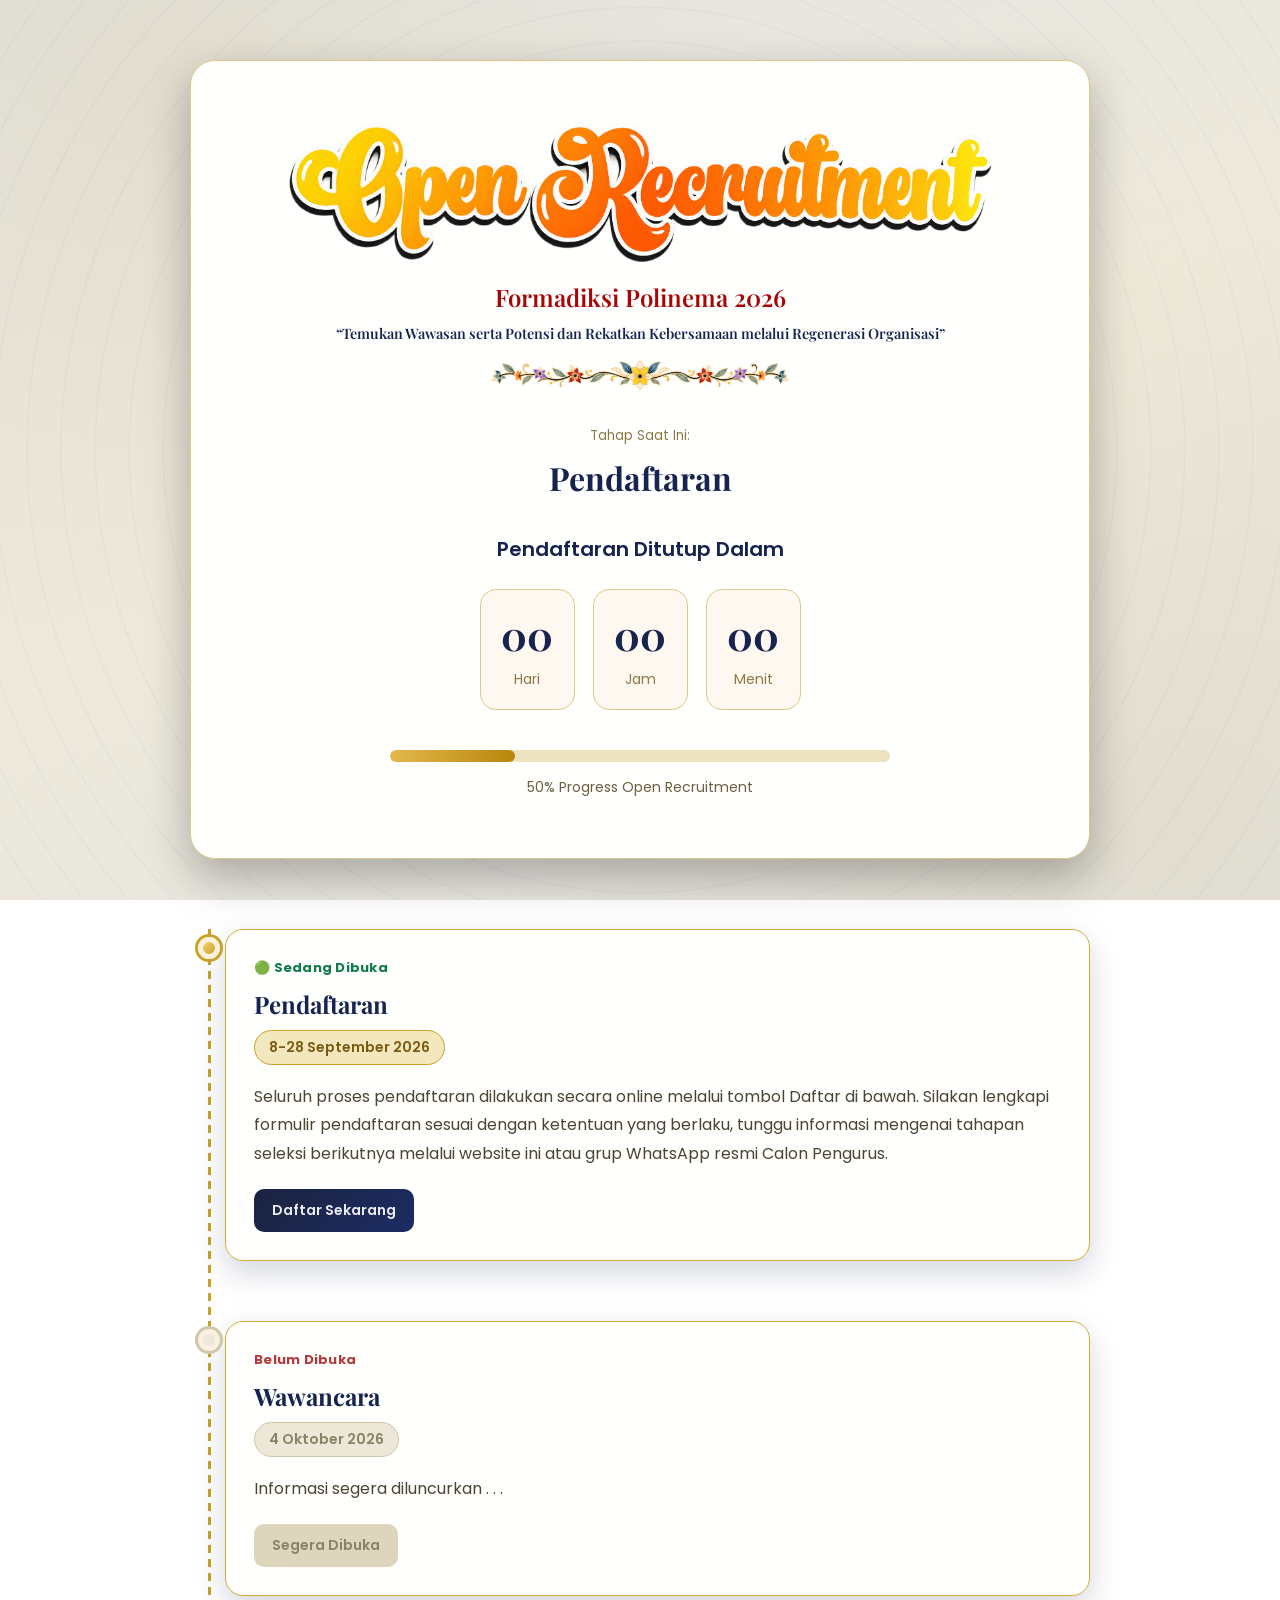
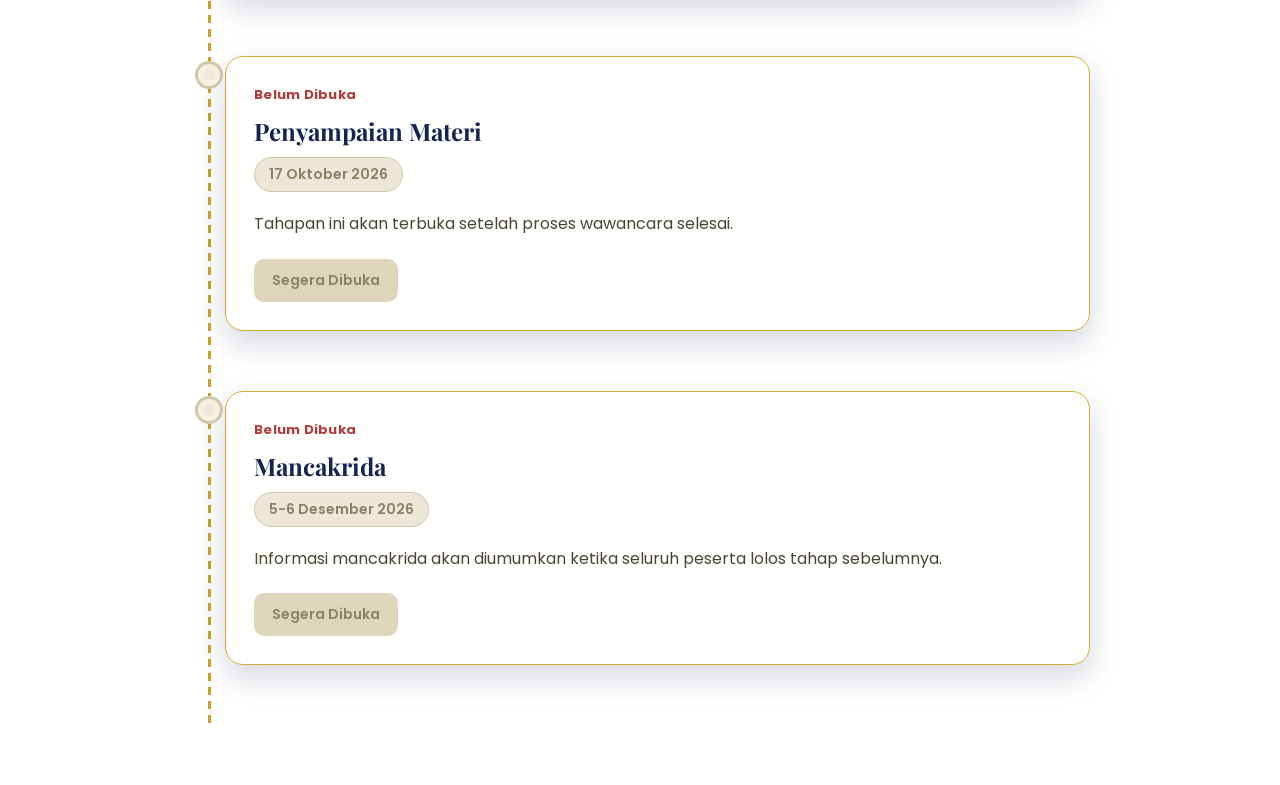
==== index.html @ 0bc767a1 "update tgL wawnacara" ====
<!DOCTYPE html>
<html lang="id">

<head>

    <meta charset="UTF-8">
    <meta name="viewport" content="width=device-width, initial-scale=1.0">

    <title>Timeline Open Recruitment</title>

    <link href="https://fonts.googleapis.com/css2?family=Poppins:wght@300;400;500;600;700&display=swap"
        rel="stylesheet">
    <link rel="stylesheet" href="style.css">

</head>

<body>

    <div class="container">

        <section class="hero">
            <!-- 
            <span class="badge">
                OPEN RECRUITMENT 2026
            </span> -->

            <!-- <h1 style="margin-bottom: 0px; font-size: 4rem;">
                Open Recruitment
            </h1> -->

            
            <h1 class="open-recruitment-logo">
                <img src="media/open-recruitment.png" alt="Open Recruitment">
            </h1>
            
            <div class="current-stage">
                <h2 style="font-size: 1.5rem; font-weight: 600; color: rgb(165, 6, 6);
                margin-bottom: 10px;">
                    Formadiksi Polinema 2026
                </h2>
                <h2 style="font-size: 0.9rem; font-weight: 600;">
                    “Temukan Wawasan serta Potensi dan Rekatkan Kebersamaan melalui Regenerasi Organisasi”
                </h2>
                
                <div class="floral-divider">
                    <img src="media/a_wide_horizontal_decorative_floral_divider_orname.png"
                        alt="Floral Divider">
                </div>

            </div>

            <!-- 
            <p class="hero-desc">
                Ikuti setiap tahapan Open Recruitment hingga resmi menjadi bagian
                dari keluarga besar Formadiksi Polinema.
            </p> -->

            <div class="current-stage">

                <small>Tahap Saat Ini:</small>

                <h2>Pendaftaran</h2>

            </div>

            <div class="countdown-title">
                Pendaftaran Ditutup Dalam
            </div>

            <div class="countdown">

                <div class="time-box">
                    <h2 id="days">00</h2>
                    <span>Hari</span>
                </div>

                <div class="time-box">
                    <h2 id="hours">00</h2>
                    <span>Jam</span>
                </div>

                <div class="time-box">
                    <h2 id="minutes">00</h2>
                    <span>Menit</span>
                </div>


            </div>

            <div class="progress-section">

                <div class="progress-bar">

                    <div class="progress-fill"></div>

                </div>

                <p>50% Progress Open Recruitment</p>

            </div>

        </section>

        <div class="timeline">

            <!-- Pendaftaran -->

            <div class="item">

                <div class="dot"></div>

                <div class="card">

                    <div class="status open">
                        🟢 Sedang Dibuka
                    </div>

                    <div class="title">
                        Pendaftaran
                    </div>

                    <div class="date">
                        8-28 September 2026
                    </div>

                    <div class="desc">
                        Seluruh proses pendaftaran dilakukan secara online melalui tombol Daftar di bawah.
                        Silakan lengkapi formulir pendaftaran sesuai dengan ketentuan yang berlaku,
                        tunggu informasi mengenai tahapan seleksi berikutnya melalui website ini
                        atau grup WhatsApp resmi Calon Pengurus.
                    </div>

                    <div class="buttons">

                        <a href="https://forms.gle/MNUoj7kEEmaRkBiU6" class="button">
                            Daftar Sekarang
                        </a>

                        <!-- <a href="#" class="button">
                            Buku Panduan
                        </a> -->

                    </div>

                </div>

            </div>

            <!-- wawancara -->

            <div class="item locked">

                <div class="dot"></div>

                <div class="card">

                    <div class="status closed">
                        Belum Dibuka
                    </div>

                    <div class="title">
                        Wawancara
                    </div>

                    <div class="date">
                        4 Oktober 2026
                    </div>
                    <div class="desc">
                        Informasi segera diluncurkan . . .
                    <!-- 

                        <div class="info-grid">

                            <div class="info-card">

                                <div class="info-title">
                                    Waktu
                                </div>

                                <div class="info-text">
                                    09.00 – 17.00 WIB
                                </div>

                            </div>

                            <div class="info-card">

                                <div class="info-title">
                                    Lokasi
                                </div>

                                <div class="info-text">
                                    Ruang Seminar Politeknik Negeri Malang
                                </div>

                            </div>

                        </div>

                        <div class="note-section">

                            <div class="note-title">
                                Catatan
                            </div>

                            <div class="note-text">
                                Pembagian kelompok akan diumumkan H+2 setelah seluruh proses wawancara selesai.
                            </div>

                        </div>
                    -->

                    </div> 

                    <div class="buttons">
                        
                        <a class="button lock">
                            Segera Dibuka
                        </a>
<!-- 
                        <a href="#" class="button lock">
                            Barang Bawaan
                        </a>

                        <a href="#" class="button lock">
                            Tata Tertib
                        </a>

                        <a href="/carikelompok.html" class="button lock">
                            Cari Kelompok
                        </a> -->


                    </div>

                </div>

            </div>
            <!-- 
            <div class="item">

                <div class="dot"></div>

                <div class="card">

                    <div class="status open">
                        🟢 Sedang Dibuka
                    </div>

                    <div class="title">
                        wawancara
                    </div>

                    <div class="date">
                        📅 26 September 2026
                    </div>

                    <div class="desc">

                        <div class="info-grid">

                            <div class="info-card">

                                <div class="info-title">
                                    Waktu
                                </div>

                                <div class="info-text">
                                    09.00 – 17.00 WIB
                                </div>

                            </div>

                            <div class="info-card">

                                <div class="info-title">
                                    Lokasi
                                </div>

                                <div class="info-text">
                                    Ruang Seminar Politeknik Negeri Malang
                                </div>

                            </div>

                        </div>

                        <div class="note-section">

                            <div class="note-title">
                                Catatan
                            </div>

                            <div class="note-text">
                                Pembagian kelompok akan diumumkan H+2 setelah seluruh proses wawancara selesai.
                            </div>
                        </div>
                    </div>
                <div class="buttons">

                    <a href="#" class="button">
                        Barang Bawaan
                    </a>

                    <a href="#" class="button">
                        Tata Tertib
                    </a>

                    <a href="#" class="button lock">
                        Penugasan
                    </a>

                    <a href="/carikelompok.html" class="button lock">
                        Cari Kelompok
                    </a>
                </div>
            </div>
            -->

            <!-- Materi -->

            <div class="item  locked">

                <div class="dot"></div>

                <div class="card">

                    <div class="status closed">
                        Belum Dibuka
                    </div>

                    <div class="title">
                        Penyampaian Materi
                    </div>

                    <div class="date">
                        17 Oktober 2026
                    </div>

                    <div class="desc">

                        Tahapan ini akan terbuka setelah proses wawancara selesai.

                    </div>

                    <div class="buttons">

                        <a class="button lock">
                            Segera Dibuka
                        </a>

                    </div>

                </div>

            </div>

            <!-- Mancakrida -->

            <div class="item locked">

                <div class="dot"></div>

                <div class="card">

                    <div class="status closed">
                        Belum Dibuka
                    </div>

                    <div class="title">
                        Mancakrida
                    </div>

                    <div class="date">
                        5-6 Desember 2026
                    </div>

                    <div class="desc">

                        Informasi mancakrida akan diumumkan ketika seluruh peserta lolos tahap sebelumnya.

                    </div>

                    <div class="buttons">

                        <a class="button lock">
                            Segera Dibuka
                        </a>

                    </div>

                </div>

            </div>

        </div>

    </div>

    <script src="script.js"></script>
</body>

</html>
---- style.css ----
@import url('https://fonts.googleapis.com/css2?family=Playfair+Display:ital,wght@0,600;0,700;1,500&family=Yellowtail&family=Great+Vibes&display=swap');

* {
    margin: 0;
    padding: 0;
    box-sizing: border-box;
    font-family: 'Poppins', sans-serif;
}

body {

    background:
        repeating-radial-gradient(circle at 50% 50%, rgba(22, 36, 79, .03) 0, rgba(22, 36, 79, .03) 1px, transparent 2px, transparent 34px),
        radial-gradient(circle at 12% 8%, rgba(201, 162, 39, .10), transparent 42%),
        radial-gradient(circle at 92% 92%, rgba(201, 162, 39, .10), transparent 45%),
        linear-gradient(160deg, #e3e3e3 0%, #eee9da 50%, #e3e3e3 100%);
    background-attachment: fixed;
    padding: 60px 20px;
    color: #2b2210;
    position: relative;

}

body::before,
body::after {

    content: "";
    position: fixed;
    bottom: -10px;
    width: 190px;
    height: 190px;
    background: url('assets/batik-flower.svg') no-repeat center / contain;
    opacity: .55;
    pointer-events: none;
    z-index: 0;

}

body::before {

    left: -35px;
    transform: rotate(6deg);

}

body::after {

    right: -35px;
    transform: scaleX(-1) rotate(6deg);

}

.container {

    max-width: 900px;
    margin: auto;
    position: relative;
    z-index: 1;

}

h1 {

    font-family: 'Playfair Display', serif;
    font-weight: 700;
    font-size: 42px;
    margin-bottom: 10px;
    color: #16244f;

}

.subtitle {

    color: #666;
    margin-bottom: 60px;

}

.timeline {

    position: relative;
    padding-left: 35px;

}

.timeline::before {

    content: "";
    position: absolute;
    left: 18px;
    top: 0;
    width: 3px;
    height: 100%;
    background: repeating-linear-gradient(180deg, #C9A227 0, #C9A227 8px, transparent 8px, transparent 14px);

}

.item {

    position: relative;
    padding-bottom: 60px;

}

.dot {

    position: absolute;
    left: -27px;
    top: 8px;

    width: 22px;
    height: 22px;

    border-radius: 50%;
    background: linear-gradient(135deg, #F1D375 0%, #C9A227 100%);

    border: 5px solid #F7F1DE;

    box-shadow: 0 0 0 3px #C9A227;

}

.locked .dot {

    background: #ece9dc;
    box-shadow: 0 0 0 3px #cfc7ac;

}

.card {

    background: #fffffe;

    padding: 28px;

    border-radius: 18px;

    border: 1px solid #d2ad36;

    box-shadow: 0 12px 30px rgba(22, 36, 79, .18);

    transition: .3s;

}

.card:hover {

    transform: translateY(-4px);
    box-shadow: 0 16px 36px rgba(22, 36, 79, .24);

}

.title {

    font-family: 'Playfair Display', serif;
    font-size: 24px;
    font-weight: 700;

    margin-bottom: 10px;

    color: #16244f;

}

.date {

    display: inline-block;

    padding: 6px 14px;

    background: #F3E7BE;

    border: 1px solid #C9A227;

    border-radius: 50px;

    color: #7A5B12;

    font-size: 14px;
    font-weight: 600;

    margin-bottom: 18px;

}

.locked .date {

    background: #ece7d6;
    border-color: #cfc7ac;
    color: #8a8266;

}

.desc {

    line-height: 1.8;
    color: #4a4433;

    margin-bottom: 20px;

}

.buttons {

    display: flex;
    gap: 12px;
    flex-wrap: wrap;

}

.button {

    padding: 11px 18px;

    background: linear-gradient(135deg, #1b2340 0%, #1c2c63 100%);

    color: #ebecf1;
    font-weight: 600;

    text-decoration: none;

    border-radius: 10px;

    transition: .3s;

    font-size: 14px;

}

.button:hover {

    background: linear-gradient(135deg, #F1CB60 0%, #C9950F 100%);

}

.lock {

    background: #ddd6bd;
    color: #8a8266;
    pointer-events: none;

}

.status {

    font-size: 13px;
    font-weight: 700;
    letter-spacing: .02em;
    margin-bottom: 10px;

}

.open {

    color: #0E7C4A;

}

.closed {

    color: #B23A3A;

}

@media(max-width:700px) {

    body {

        padding: 30px 15px;

    }

    h1 {

        font-size: 30px;

    }

    .card {

        padding: 22px;

    }

}

/*================ HERO ================*/

.hero {

    background: #fffffe;

    padding: 60px;

    border-radius: 25px;

    margin-bottom: 70px;

    border: 1px solid #DCC98A;

    box-shadow: 0 18px 45px rgba(0, 0, 0, .28);

    text-align: center;

    position: relative;

}

.hero::before,
.hero::after {

    content: "";
    position: absolute;
    top: -18px;
    width: 110px;
    height: 110px;
    background: url('assets/batik-flower.svg') no-repeat center / contain;
    opacity: .9;

}

.hero::before {

    left: -18px;

}

.hero::after {

    right: -18px;
    transform: scaleX(-1);

}

.badge {

    display: inline-block;

    padding: 9px 22px;

    border-radius: 100px;

    background: linear-gradient(135deg, #E3B94C 0%, #B8860B 100%);

    color: #1b2340;

    font-weight: 700;

    letter-spacing: .06em;

    margin-bottom: 25px;

}

.hero h1 {

    font-family: 'Yellowtail', 'Great Vibes', cursive;
    font-weight: 400;
    font-size: 64px;
    line-height: 1.25;

    margin-bottom: 18px;

    background: linear-gradient(135deg, #F1D375 0%, #E3B94C 35%, #C9750B 75%, #B8860B 100%);
    -webkit-background-clip: text;
    background-clip: text;
    -webkit-text-fill-color: transparent;
    color: #B8860B;
    text-shadow: 0 2px 0 rgba(255,255,255,.35);

}

.hero-desc {

    max-width: 650px;

    margin: auto;

    line-height: 1.8;

    color: #6b5f3f;

    margin-bottom: 40px;

}

.current-stage {

    margin-bottom: 35px;

}

.current-stage small {

    display: block;

    color: #8a7a45;

    margin-bottom: 10px;

}

.current-stage h2 {

    font-family: 'Playfair Display', serif;
    font-size: 32px;
    color: #16244f;

}

.countdown-title {

    font-weight: 600;

    margin-bottom: 25px;

    font-size: 20px;

    color: #16244f;

}

.countdown {

    display: flex;

    justify-content: center;

    gap: 18px;

    flex-wrap: wrap;

    margin-bottom: 40px;

}

.time-box {

    width: 95px;

    padding: 18px;

    background: #fff8f1;

    border: 1px solid #DCC98A;

    border-radius: 16px;

}

.time-box h2 {

    font-family: 'Playfair Display', serif;
    font-size: 40px;

    color: #16244f;

    margin-bottom: 5px;

}

.time-box span {

    font-size: 14px;

    color: #8a7a45;

}

.progress-section {

    max-width: 500px;

    margin: auto;

}

.progress-bar {

    height: 12px;

    background: #ece2c0;

    border-radius: 100px;

    overflow: hidden;

    margin-bottom: 15px;

}

.progress-fill {

    height: 100%;

    width: 25%;

    background: linear-gradient(90deg, #E3B94C 0%, #B8860B 100%);

    border-radius: 100px;

    animation: load 1s ease;

}

@keyframes load {

    from {

        width: 0;

    }

    to {

        width: 25%;

    }

}

.progress-section p {

    font-size: 14px;

    color: #6b5f3f;

}

@media(max-width:700px) {

    .hero {

        padding: 35px 25px;

    }

    .hero h1 {

        font-size: 40px;

    }

    .time-box {

        width: 75px;

        padding: 15px;

    }

    .time-box h2 {

        font-size: 28px;

    }

}

/*================ SEARCH =================*/

.search-section {

    margin-top: 0px;

}

.search-box {

    display: flex;
    gap: 15px;
    margin-top: 25px;
    flex-wrap: wrap;

}

.search-box input {

    flex: 1;
    padding: 15px 18px;
    border: 2px solid #DCC98A;
    border-radius: 12px;
    font-size: 15px;
    outline: none;
    transition: .3s;
    background: #FBF6E7;

}

.search-box input:focus {

    border-color: #C9A227;

}

.search-box button {

    padding: 15px 28px;
    border: none;
    border-radius: 12px;
    background: linear-gradient(135deg, #E3B94C 0%, #B8860B 100%);
    color: #1b2340;
    font-weight: 600;
    font-size: 15px;
    cursor: pointer;
    transition: .3s;

}

.search-box button:hover {

    background: linear-gradient(135deg, #F1CB60 0%, #C9950F 100%
    
    );

}

.result-card {

    margin-top: 35px;

    background: #fffffe;

    padding: 30px;

    border-radius: 18px;

    border: 1px solid #DCC98A;

    box-shadow: 0 12px 30px rgba(22, 36, 79, .18);

    animation: fade .4s;

}

.result-grid{

margin:28px 0;

}

.result-item{

padding:14px 0;

border-bottom:1px solid #E6DBB3;

}

.result-item:last-child{

border-bottom:none;

padding-bottom:0;

}

.result-label{

font-size:13px;

font-weight:500;

color:#8a7a45;

margin-bottom:6px;

}

.result-value{

font-size:18px;

font-weight:600;

color:#16244f;

}

.result-grid span:first-child {

    font-weight: 600;
    color: #6b5f3f;

}

.result-buttons {

    display: flex;
    gap: 12px;
    flex-wrap: wrap;

}

.not-found {

    margin-top: 30px;

    padding: 25px;

    background: #F6DCDC;

    color: #8A2E2E;

    border-radius: 18px;

    animation: fade .4s;

}

@keyframes fade {

    from {

        opacity: 0;
        transform: translateY(15px);

    }

    to {

        opacity: 1;
        transform: translateY(0);

    }

}

@media(max-width:700px) {

    .result-grid {

        grid-template-columns: 1fr;

        /* gap: 8px; */

    }

    .search-box {

        flex-direction: column;

    }

    .search-box button {

        width: 100%;

    }

}

/*================ INFO GRID ================*/

.info-grid {

    display: grid;

    grid-template-columns: repeat(2, 1fr);

    gap: 16px;

    /* margin: 25px 0 30px; */

}

.info-card {

    background: #F3E7BE;

    border: 1px solid #DCC98A;

    border-radius: 16px;

    padding: 18px;

    transition: .3s;

}

.info-card:hover {

    transform: translateY(-3px);

    box-shadow: 0 8px 20px rgba(0, 0, 0, .10);

}

.info-icon {

    font-size: 22px;

    margin-bottom: 12px;

}

.info-title {

    font-size: 14px;

    font-weight: 600;

    color: #8a7a45;

    margin-bottom: 8px;

}

.info-text {

    font-size: 15px;

    line-height: 1.7;

    color: #2b2210;

}

@media(max-width:700px) {

    .info-grid {

        grid-template-columns: 1fr;

    }

}

/*================ NOTE =================*/

.note-section {

    margin-top: 10px;

    padding-top: 10px;

    border-top: 1px solid #E6DBB3;

}

.note-title {

    font-size: 15px;

    font-weight: 600;

    color: #16244f;

    margin-bottom: 10px;

}

.note-text {

    font-size: 15px;

    line-height: 1.8;

    color: #6b5f3f;

}





        :root {--gold: #c89422;
            --gold-light: #e8c86b;
        }
        .gold-divider {
            display: flex;
            align-items: center;
            gap: 12px;
            margin: 22px auto;
            max-width: 700px;
            color: var(--gold);
        }

        .gold-divider::before,
        .gold-divider::after {
            content: "";
            height: 2px;
            flex: 1;
            background: linear-gradient(90deg, transparent, var(--gold));
        }

        .gold-divider::after {
            background: linear-gradient(90deg, var(--gold), transparent);
        }

        .gold-divider span {
            font-size: 17px;
        }

.open-recruitment-logo {
                margin: 0 0 0.5rem;
                padding: 0;
                line-height: 0;
                display: flex;
                justify-content: center;
                align-items: center;
                width: 100%;
            }

            .open-recruitment-logo img {
                display: block;
                width: min(92%, 900px);
                height: auto;
                max-width: 100%;
                margin: 0 auto;
                object-fit: contain;
            }

            @media (max-width: 768px) {
                .open-recruitment-logo img {
                    width: 96%;
                }
            }

            @media (max-width: 480px) {
                .open-recruitment-logo img {
                    width: 100%;
                }
            }

/* ================================
   FLORAL DIVIDER
   ================================ */

.floral-divider {
    width: 100%;
    display: flex;
    justify-content: center;
    align-items: center;
    margin: 15px auto 20px;
    padding: 0;
}

.floral-divider img {
    display: block;
    width: 100%;
    max-width: 300px;
    height: auto;
    object-fit: contain;
}

/* Tablet */
@media (max-width: 768px) {
    .floral-divider {
        margin: 12px auto 18px;
    }

    .floral-divider img {
        width: 95%;
    }
}

/* HP */
@media (max-width: 480px) {
    .floral-divider {
        margin: 10px auto 15px;
    }

    .floral-divider img {
        width: 100%;
    }
}
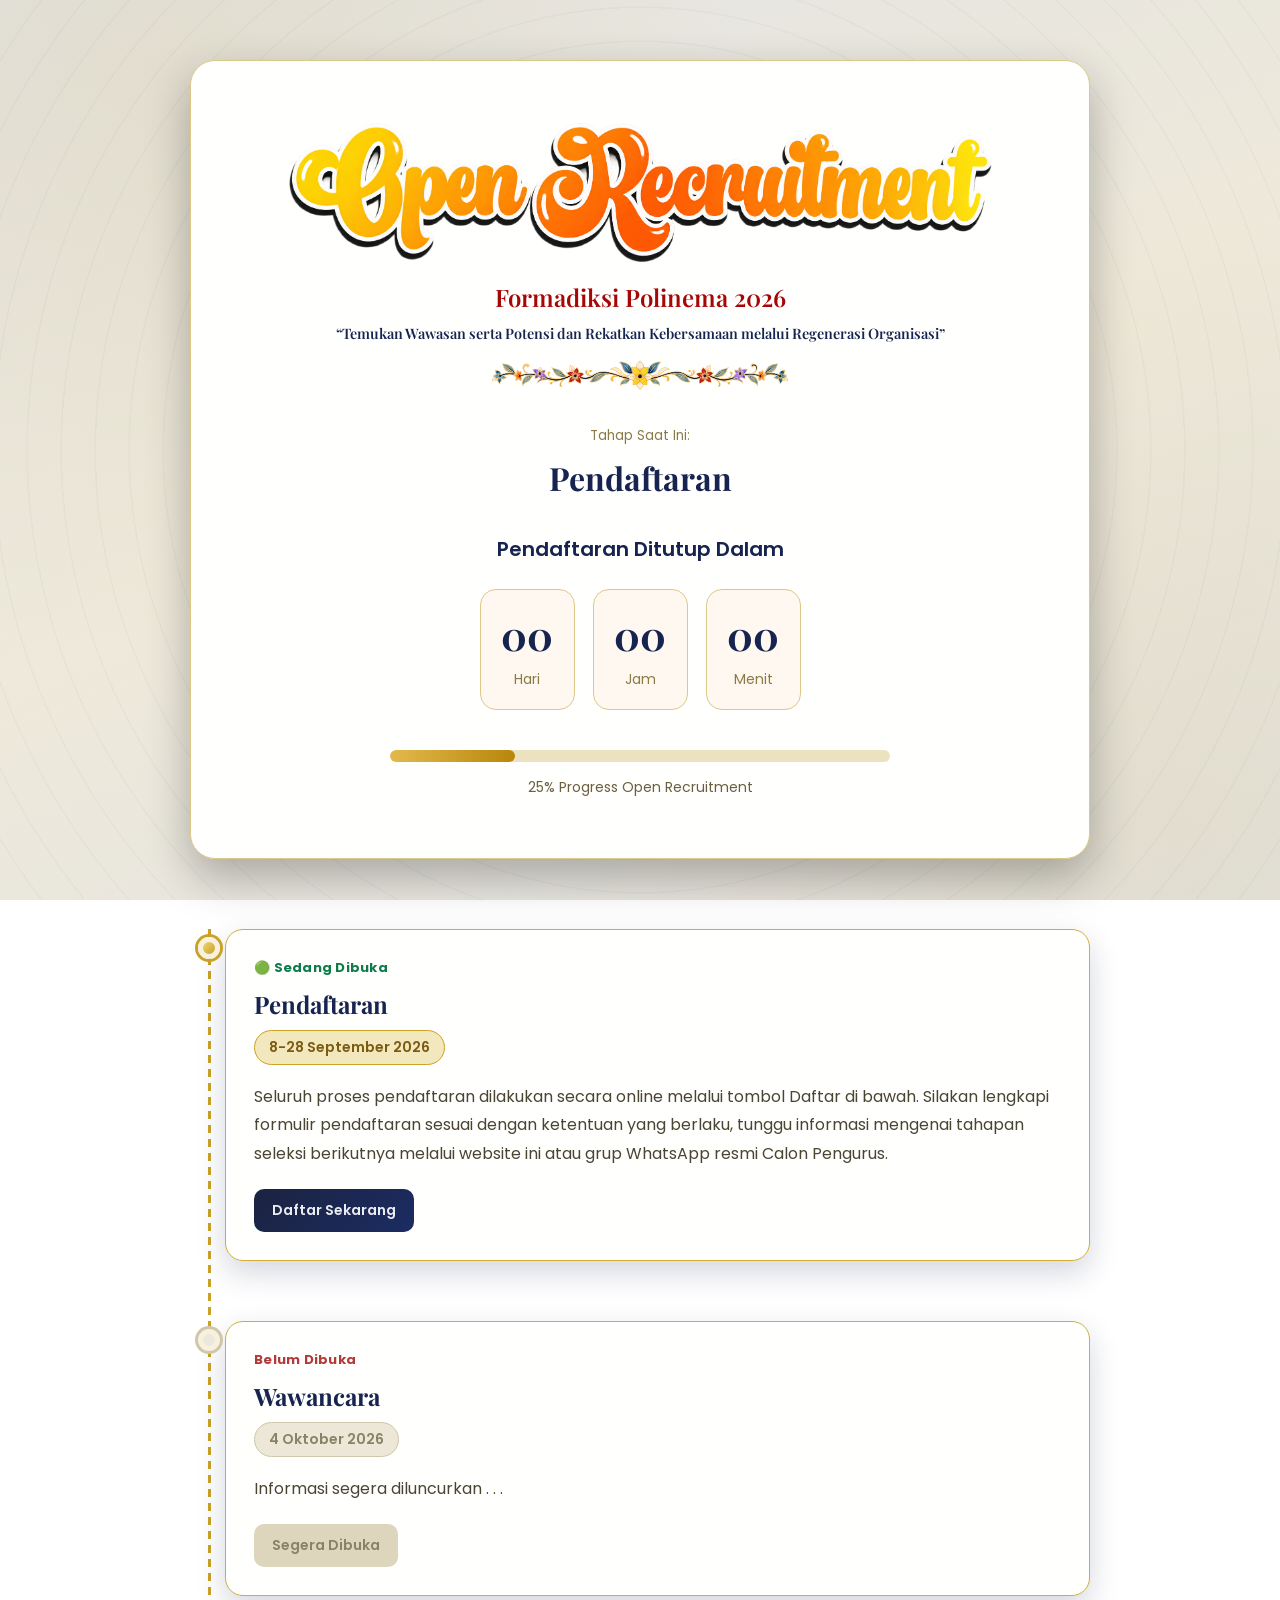
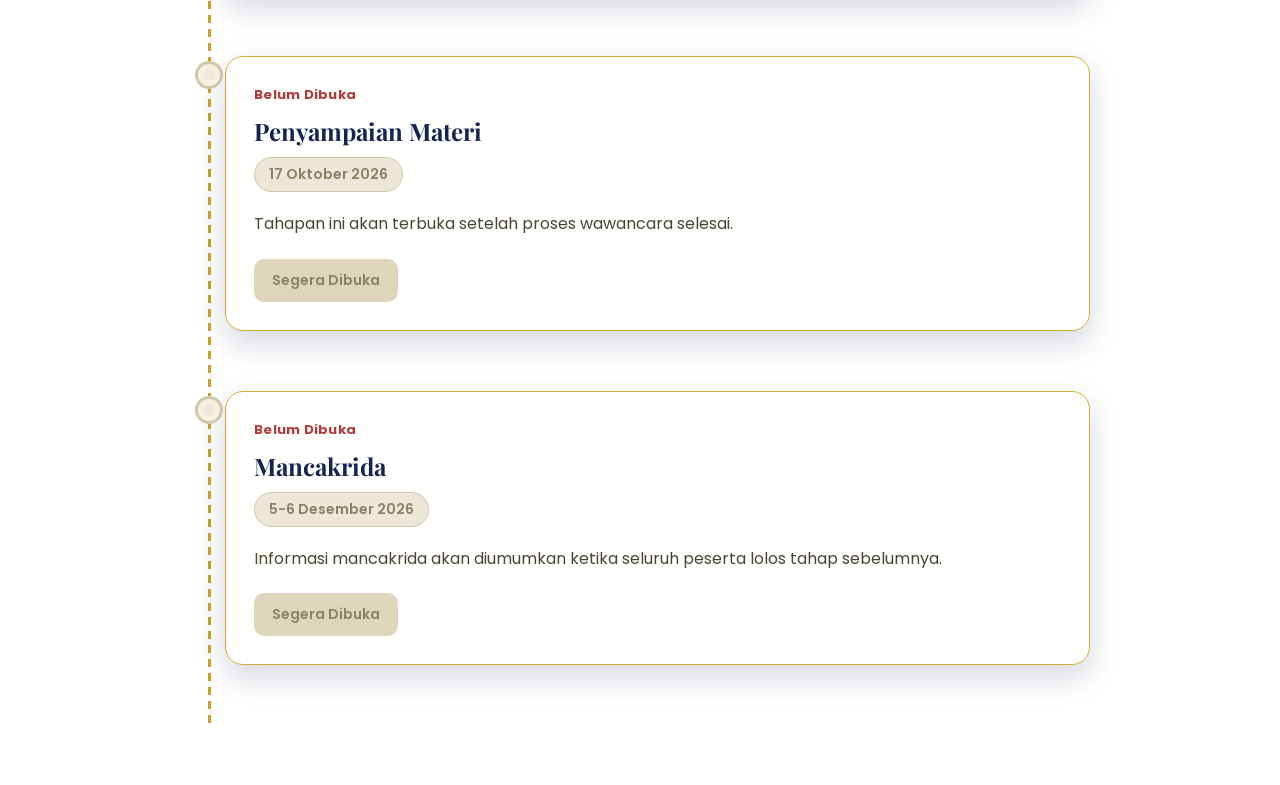
==== commit 65810b60: "25" ====
--- a/index.html
+++ b/index.html
@@ -95,7 +95,7 @@
 
                 </div>
 
-                <p>50% Progress Open Recruitment</p>
+                <p>25% Progress Open Recruitment</p>
 
             </div>
 
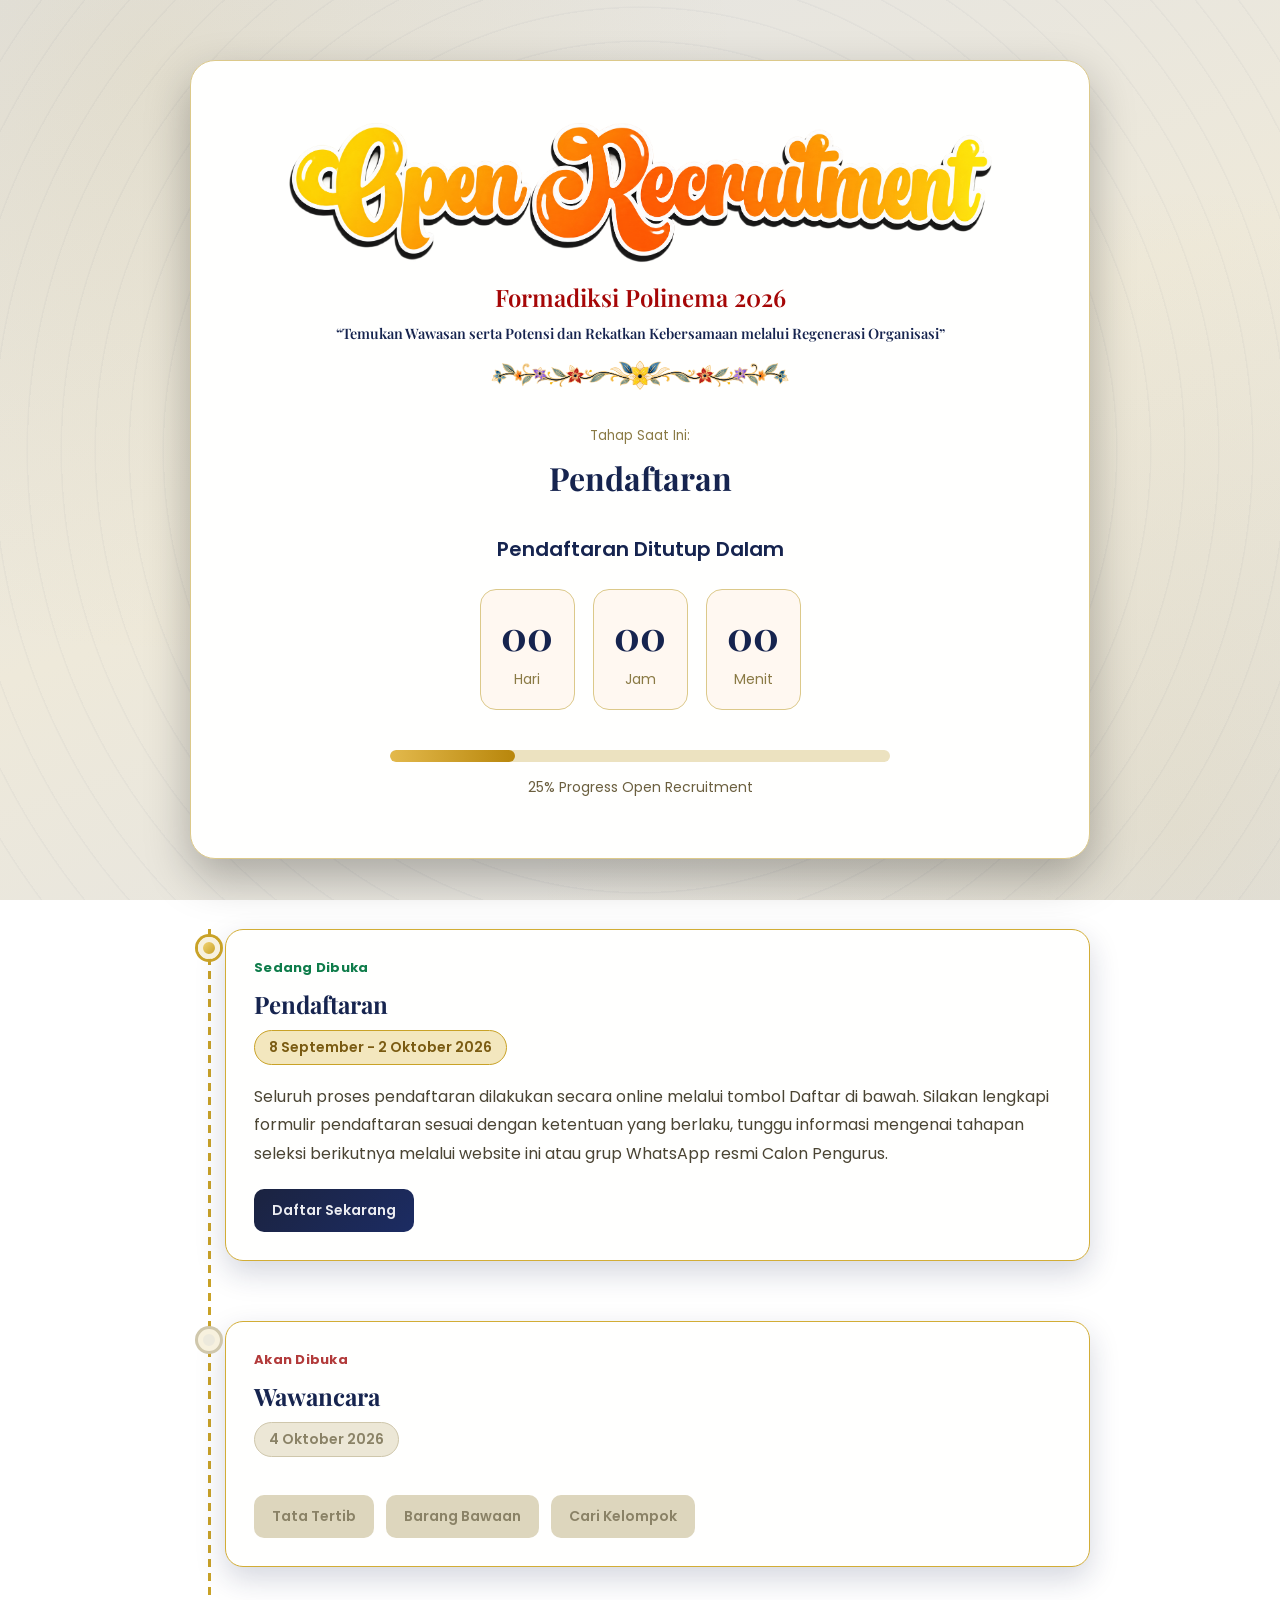
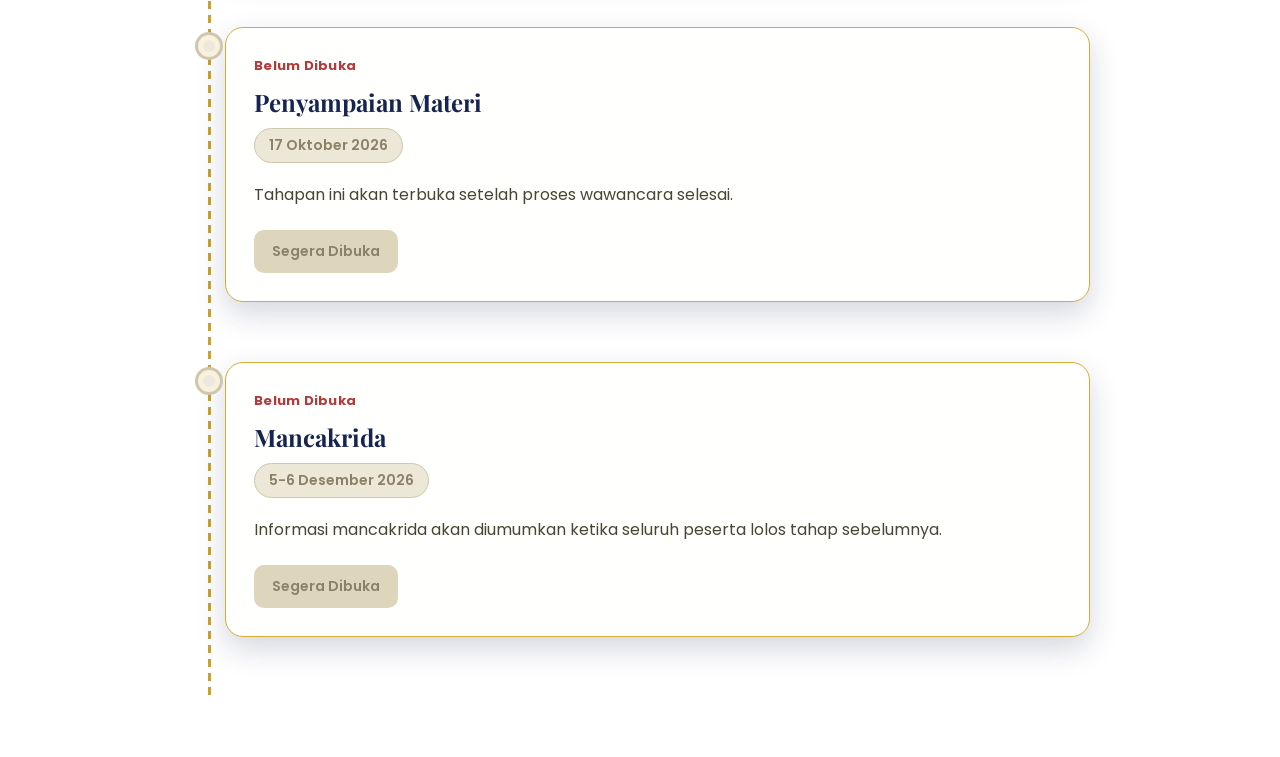
==== commit c377733b: "apa" ====
--- a/index.html
+++ b/index.html
@@ -112,7 +112,7 @@
                 <div class="card">
 
                     <div class="status open">
-                        🟢 Sedang Dibuka
+                        Sedang Dibuka
                     </div>
 
                     <div class="title">
@@ -120,7 +120,7 @@
                     </div>
 
                     <div class="date">
-                        8-28 September 2026
+                        8 September - 2 Oktober 2026
                     </div>
 
                     <div class="desc">
@@ -155,7 +155,7 @@
                 <div class="card">
 
                     <div class="status closed">
-                        Belum Dibuka
+                        Akan Dibuka
                     </div>
 
                     <div class="title">
@@ -166,9 +166,9 @@
                         4 Oktober 2026
                     </div>
                     <div class="desc">
-                        Informasi segera diluncurkan . . .
-                    <!-- 
-
+                        <!-- Informasi segera diluncurkan . . . -->
+                    
+<!-- 
                         <div class="info-grid">
 
                             <div class="info-card">
@@ -178,7 +178,7 @@
                                 </div>
 
                                 <div class="info-text">
-                                    09.00 – 17.00 WIB
+                                    09.00 – 13.20 WIB
                                 </div>
 
                             </div>
@@ -186,11 +186,11 @@
                             <div class="info-card">
 
                                 <div class="info-title">
-                                    Lokasi
+                                    Titik Kumpul
                                 </div>
 
                                 <div class="info-text">
-                                    Ruang Seminar Politeknik Negeri Malang
+                                    Gedung AX Lantai 2 Politeknik Negeri Malang
                                 </div>
 
                             </div>
@@ -207,28 +207,31 @@
                                 Pembagian kelompok akan diumumkan H+2 setelah seluruh proses wawancara selesai.
                             </div>
 
-                        </div>
-                    -->
+                        </div> -->
+                    
 
                     </div> 
 
                     <div class="buttons">
                         
-                        <a class="button lock">
+                        <!-- <a class="button lock">
                             Segera Dibuka
-                        </a>
+                        </a> -->
+
+                        <a href="wawancara/tatib.html" class="button lock">
+                            Tata Tertib
+                        </a>
+                        <a href="wawancara/barangbawaan.html" class="button lock">
+                            Barang Bawaan
+                        </a>
+
 <!-- 
-                        <a href="#" class="button lock">
-                            Barang Bawaan
-                        </a>
-
-                        <a href="#" class="button lock">
-                            Tata Tertib
-                        </a>
-
-                        <a href="/carikelompok.html" class="button lock">
+                        <a href="wawancara/tugas.html" class="button lock">
+                            Penugasan
+                        </a> -->
+                        <a href="wawancara/carikelompok.html" class="button lock">
                             Cari Kelompok
-                        </a> -->
+                        </a>
 
 
                     </div>
--- a/style.css
+++ b/style.css
@@ -1,4 +1,8 @@
 @import url('https://fonts.googleapis.com/css2?family=Playfair+Display:ital,wght@0,600;0,700;1,500&family=Yellowtail&family=Great+Vibes&display=swap');
+
+/* ================================================================
+   RESET
+   ================================================================ */
 
 * {
     margin: 0;
@@ -7,8 +11,11 @@
     font-family: 'Poppins', sans-serif;
 }
 
+/* ================================================================
+   BODY & BACKGROUND
+   ================================================================ */
+
 body {
-
     background:
         repeating-radial-gradient(circle at 50% 50%, rgba(22, 36, 79, .03) 0, rgba(22, 36, 79, .03) 1px, transparent 2px, transparent 34px),
         radial-gradient(circle at 12% 8%, rgba(201, 162, 39, .10), transparent 42%),
@@ -18,12 +25,10 @@
     padding: 60px 20px;
     color: #2b2210;
     position: relative;
-
 }
 
 body::before,
 body::after {
-
     content: "";
     position: fixed;
     bottom: -10px;
@@ -33,58 +38,288 @@
     opacity: .55;
     pointer-events: none;
     z-index: 0;
-
 }
 
 body::before {
-
     left: -35px;
     transform: rotate(6deg);
-
 }
 
 body::after {
-
     right: -35px;
     transform: scaleX(-1) rotate(6deg);
-
 }
 
 .container {
-
     max-width: 900px;
     margin: auto;
     position: relative;
     z-index: 1;
-
 }
 
 h1 {
-
     font-family: 'Playfair Display', serif;
     font-weight: 700;
     font-size: 42px;
     margin-bottom: 10px;
     color: #16244f;
-
-}
-
-.subtitle {
-
-    color: #666;
-    margin-bottom: 60px;
-
-}
+}
+
+@media(max-width:700px) {
+    body {
+        padding: 30px 15px;
+    }
+
+    h1 {
+        font-size: 30px;
+    }
+
+    .card {
+        padding: 22px;
+    }
+}
+
+/* ================================================================
+   HERO
+   ================================================================ */
+
+.hero {
+    background: #fffffe;
+    padding: 60px;
+    border-radius: 25px;
+    margin-bottom: 70px;
+    border: 1px solid #DCC98A;
+    box-shadow: 0 18px 45px rgba(0, 0, 0, .28);
+    text-align: center;
+    position: relative;
+}
+
+.hero::before,
+.hero::after {
+    content: "";
+    position: absolute;
+    top: -18px;
+    width: 110px;
+    height: 110px;
+    background: url('assets/batik-flower.svg') no-repeat center / contain;
+    opacity: .9;
+}
+
+.hero::before {
+    left: -18px;
+}
+
+.hero::after {
+    right: -18px;
+    transform: scaleX(-1);
+}
+
+.hero h1 {
+    font-family: 'Yellowtail', 'Great Vibes', cursive;
+    font-weight: 400;
+    font-size: 64px;
+    line-height: 1.25;
+    margin-bottom: 18px;
+    background: linear-gradient(135deg, #F1D375 0%, #E3B94C 35%, #C9750B 75%, #B8860B 100%);
+    -webkit-background-clip: text;
+    background-clip: text;
+    -webkit-text-fill-color: transparent;
+    color: #B8860B;
+    text-shadow: 0 2px 0 rgba(255, 255, 255, .35);
+}
+
+.current-stage {
+    margin-bottom: 35px;
+}
+
+.current-stage small {
+    display: block;
+    color: #8a7a45;
+    margin-bottom: 10px;
+}
+
+.current-stage h2 {
+    font-family: 'Playfair Display', serif;
+    font-size: 32px;
+    color: #16244f;
+}
+
+.countdown-title {
+    font-weight: 600;
+    margin-bottom: 25px;
+    font-size: 20px;
+    color: #16244f;
+}
+
+.countdown {
+    display: flex;
+    justify-content: center;
+    gap: 18px;
+    flex-wrap: wrap;
+    margin-bottom: 40px;
+}
+
+.time-box {
+    width: 95px;
+    padding: 18px;
+    background: #fff8f1;
+    border: 1px solid #DCC98A;
+    border-radius: 16px;
+}
+
+.time-box h2 {
+    font-family: 'Playfair Display', serif;
+    font-size: 40px;
+    color: #16244f;
+    margin-bottom: 5px;
+}
+
+.time-box span {
+    font-size: 14px;
+    color: #8a7a45;
+}
+
+.progress-section {
+    max-width: 500px;
+    margin: auto;
+}
+
+.progress-bar {
+    height: 12px;
+    background: #ece2c0;
+    border-radius: 100px;
+    overflow: hidden;
+    margin-bottom: 15px;
+}
+
+.progress-fill {
+    height: 100%;
+    width: 25%;
+    background: linear-gradient(90deg, #E3B94C 0%, #B8860B 100%);
+    border-radius: 100px;
+    animation: load 1s ease;
+}
+
+@keyframes load {
+    from {
+        width: 0;
+    }
+
+    to {
+        width: 25%;
+    }
+}
+
+.progress-section p {
+    font-size: 14px;
+    color: #6b5f3f;
+}
+
+@media(max-width:700px) {
+    .hero {
+        padding: 35px 25px;
+    }
+
+    .hero h1 {
+        font-size: 40px;
+    }
+
+    .time-box {
+        width: 75px;
+        padding: 15px;
+    }
+
+    .time-box h2 {
+        font-size: 28px;
+    }
+}
+
+/* ================================================================
+   LOGO OPEN RECRUITMENT
+   ================================================================ */
+
+.open-recruitment-logo {
+    margin: 0 0 0.5rem;
+    padding: 0;
+    line-height: 0;
+    display: flex;
+    justify-content: center;
+    align-items: center;
+    width: 100%;
+}
+
+.open-recruitment-logo img {
+    display: block;
+    width: min(92%, 900px);
+    height: auto;
+    max-width: 100%;
+    margin: 0 auto;
+    object-fit: contain;
+}
+
+@media (max-width: 768px) {
+    .open-recruitment-logo img {
+        width: 96%;
+    }
+}
+
+@media (max-width: 480px) {
+    .open-recruitment-logo img {
+        width: 100%;
+    }
+}
+
+/* ================================================================
+   FLORAL DIVIDER
+   ================================================================ */
+
+.floral-divider {
+    width: 100%;
+    display: flex;
+    justify-content: center;
+    align-items: center;
+    margin: 15px auto 20px;
+    padding: 0;
+}
+
+.floral-divider img {
+    display: block;
+    width: 100%;
+    max-width: 300px;
+    height: auto;
+    object-fit: contain;
+}
+
+@media (max-width: 768px) {
+    .floral-divider {
+        margin: 12px auto 18px;
+    }
+
+    .floral-divider img {
+        width: 95%;
+    }
+}
+
+@media (max-width: 480px) {
+    .floral-divider {
+        margin: 10px auto 15px;
+    }
+
+    .floral-divider img {
+        width: 100%;
+    }
+}
+
+/* ================================================================
+   TIMELINE
+   ================================================================ */
 
 .timeline {
-
     position: relative;
     padding-left: 35px;
-
 }
 
 .timeline::before {
-
     content: "";
     position: absolute;
     left: 18px;
@@ -92,490 +327,210 @@
     width: 3px;
     height: 100%;
     background: repeating-linear-gradient(180deg, #C9A227 0, #C9A227 8px, transparent 8px, transparent 14px);
-
 }
 
 .item {
-
     position: relative;
     padding-bottom: 60px;
-
 }
 
 .dot {
-
     position: absolute;
     left: -27px;
     top: 8px;
-
     width: 22px;
     height: 22px;
-
     border-radius: 50%;
     background: linear-gradient(135deg, #F1D375 0%, #C9A227 100%);
-
     border: 5px solid #F7F1DE;
-
     box-shadow: 0 0 0 3px #C9A227;
-
 }
 
 .locked .dot {
-
     background: #ece9dc;
     box-shadow: 0 0 0 3px #cfc7ac;
-
-}
+}
+
+/* ================================================================
+   CARD (item timeline)
+   ================================================================ */
 
 .card {
-
     background: #fffffe;
-
     padding: 28px;
-
     border-radius: 18px;
-
     border: 1px solid #d2ad36;
-
     box-shadow: 0 12px 30px rgba(22, 36, 79, .18);
-
     transition: .3s;
-
 }
 
 .card:hover {
-
     transform: translateY(-4px);
     box-shadow: 0 16px 36px rgba(22, 36, 79, .24);
-
 }
 
 .title {
-
     font-family: 'Playfair Display', serif;
     font-size: 24px;
     font-weight: 700;
-
     margin-bottom: 10px;
-
-    color: #16244f;
-
+    color: #16244f;
+}
+
+.title i {
+    font-family: inherit;
+    font-style: normal;
+    display: inline-block;
+    transform: skewX(-10deg);
 }
 
 .date {
-
     display: inline-block;
-
     padding: 6px 14px;
-
     background: #F3E7BE;
-
     border: 1px solid #C9A227;
-
     border-radius: 50px;
-
     color: #7A5B12;
-
     font-size: 14px;
     font-weight: 600;
-
     margin-bottom: 18px;
-
 }
 
 .locked .date {
-
     background: #ece7d6;
     border-color: #cfc7ac;
     color: #8a8266;
-
 }
 
 .desc {
-
     line-height: 1.8;
     color: #4a4433;
-
     margin-bottom: 20px;
-
 }
 
 .buttons {
-
     display: flex;
     gap: 12px;
     flex-wrap: wrap;
-
 }
 
 .button {
-
     padding: 11px 18px;
-
     background: linear-gradient(135deg, #1b2340 0%, #1c2c63 100%);
-
     color: #ebecf1;
     font-weight: 600;
-
     text-decoration: none;
-
     border-radius: 10px;
-
     transition: .3s;
-
     font-size: 14px;
-
 }
 
 .button:hover {
-
     background: linear-gradient(135deg, #F1CB60 0%, #C9950F 100%);
-
 }
 
 .lock {
-
     background: #ddd6bd;
     color: #8a8266;
     pointer-events: none;
-
 }
 
 .status {
-
     font-size: 13px;
     font-weight: 700;
     letter-spacing: .02em;
     margin-bottom: 10px;
-
 }
 
 .open {
-
     color: #0E7C4A;
-
 }
 
 .closed {
-
     color: #B23A3A;
-
+}
+
+/* ================================================================
+   INFO GRID
+   ================================================================ */
+
+.info-grid {
+    display: grid;
+    grid-template-columns: repeat(2, 1fr);
+    gap: 16px;
+}
+
+.info-card {
+    background: #fff8f1;
+    border: 1px solid #DCC98A;
+    border-radius: 16px;
+    padding: 18px;
+    transition: .3s;
+}
+
+.info-card:hover {
+    transform: translateY(-3px);
+    box-shadow: 0 8px 20px rgba(0, 0, 0, .10);
+}
+
+.info-title {
+    font-size: 14px;
+    font-weight: 600;
+    color: #8a7a45;
+    margin-bottom: 8px;
+}
+
+.info-text {
+    font-size: 15px;
+    line-height: 1.7;
+    color: #2b2210;
 }
 
 @media(max-width:700px) {
-
-    body {
-
-        padding: 30px 15px;
-
-    }
-
-    h1 {
-
-        font-size: 30px;
-
-    }
-
-    .card {
-
-        padding: 22px;
-
-    }
-
-}
-
-/*================ HERO ================*/
-
-.hero {
-
-    background: #fffffe;
-
-    padding: 60px;
-
-    border-radius: 25px;
-
-    margin-bottom: 70px;
-
-    border: 1px solid #DCC98A;
-
-    box-shadow: 0 18px 45px rgba(0, 0, 0, .28);
-
-    text-align: center;
-
-    position: relative;
-
-}
-
-.hero::before,
-.hero::after {
-
-    content: "";
-    position: absolute;
-    top: -18px;
-    width: 110px;
-    height: 110px;
-    background: url('assets/batik-flower.svg') no-repeat center / contain;
-    opacity: .9;
-
-}
-
-.hero::before {
-
-    left: -18px;
-
-}
-
-.hero::after {
-
-    right: -18px;
-    transform: scaleX(-1);
-
-}
-
-.badge {
-
-    display: inline-block;
-
-    padding: 9px 22px;
-
-    border-radius: 100px;
-
-    background: linear-gradient(135deg, #E3B94C 0%, #B8860B 100%);
-
-    color: #1b2340;
-
-    font-weight: 700;
-
-    letter-spacing: .06em;
-
-    margin-bottom: 25px;
-
-}
-
-.hero h1 {
-
-    font-family: 'Yellowtail', 'Great Vibes', cursive;
-    font-weight: 400;
-    font-size: 64px;
-    line-height: 1.25;
-
-    margin-bottom: 18px;
-
-    background: linear-gradient(135deg, #F1D375 0%, #E3B94C 35%, #C9750B 75%, #B8860B 100%);
-    -webkit-background-clip: text;
-    background-clip: text;
-    -webkit-text-fill-color: transparent;
-    color: #B8860B;
-    text-shadow: 0 2px 0 rgba(255,255,255,.35);
-
-}
-
-.hero-desc {
-
-    max-width: 650px;
-
-    margin: auto;
-
+    .info-grid {
+        grid-template-columns: 1fr;
+    }
+}
+
+/* ================================================================
+   NOTE
+   ================================================================ */
+
+.note-section {
+    margin-top: 10px;
+    padding-top: 10px;
+    border-top: 1px solid #E6DBB3;
+}
+
+.note-title {
+    font-size: 15px;
+    font-weight: 600;
+    color: #16244f;
+    margin-bottom: 10px;
+}
+
+.note-text {
+    font-size: 15px;
     line-height: 1.8;
-
     color: #6b5f3f;
-
-    margin-bottom: 40px;
-
-}
-
-.current-stage {
-
-    margin-bottom: 35px;
-
-}
-
-.current-stage small {
-
-    display: block;
-
-    color: #8a7a45;
-
-    margin-bottom: 10px;
-
-}
-
-.current-stage h2 {
-
-    font-family: 'Playfair Display', serif;
-    font-size: 32px;
-    color: #16244f;
-
-}
-
-.countdown-title {
-
-    font-weight: 600;
-
-    margin-bottom: 25px;
-
-    font-size: 20px;
-
-    color: #16244f;
-
-}
-
-.countdown {
-
-    display: flex;
-
-    justify-content: center;
-
-    gap: 18px;
-
-    flex-wrap: wrap;
-
-    margin-bottom: 40px;
-
-}
-
-.time-box {
-
-    width: 95px;
-
-    padding: 18px;
-
-    background: #fff8f1;
-
-    border: 1px solid #DCC98A;
-
-    border-radius: 16px;
-
-}
-
-.time-box h2 {
-
-    font-family: 'Playfair Display', serif;
-    font-size: 40px;
-
-    color: #16244f;
-
-    margin-bottom: 5px;
-
-}
-
-.time-box span {
-
-    font-size: 14px;
-
-    color: #8a7a45;
-
-}
-
-.progress-section {
-
-    max-width: 500px;
-
-    margin: auto;
-
-}
-
-.progress-bar {
-
-    height: 12px;
-
-    background: #ece2c0;
-
-    border-radius: 100px;
-
-    overflow: hidden;
-
-    margin-bottom: 15px;
-
-}
-
-.progress-fill {
-
-    height: 100%;
-
-    width: 25%;
-
-    background: linear-gradient(90deg, #E3B94C 0%, #B8860B 100%);
-
-    border-radius: 100px;
-
-    animation: load 1s ease;
-
-}
-
-@keyframes load {
-
-    from {
-
-        width: 0;
-
-    }
-
-    to {
-
-        width: 25%;
-
-    }
-
-}
-
-.progress-section p {
-
-    font-size: 14px;
-
-    color: #6b5f3f;
-
-}
-
-@media(max-width:700px) {
-
-    .hero {
-
-        padding: 35px 25px;
-
-    }
-
-    .hero h1 {
-
-        font-size: 40px;
-
-    }
-
-    .time-box {
-
-        width: 75px;
-
-        padding: 15px;
-
-    }
-
-    .time-box h2 {
-
-        font-size: 28px;
-
-    }
-
-}
-
-/*================ SEARCH =================*/
+}
+
+/* ================================================================
+   SEARCH (Cari Kelompok)
+   ================================================================ */
 
 .search-section {
-
     margin-top: 0px;
-
 }
 
 .search-box {
-
     display: flex;
     gap: 15px;
     margin-top: 25px;
     flex-wrap: wrap;
-
 }
 
 .search-box input {
-
     flex: 1;
     padding: 15px 18px;
     border: 2px solid #DCC98A;
@@ -584,17 +539,13 @@
     outline: none;
     transition: .3s;
     background: #FBF6E7;
-
 }
 
 .search-box input:focus {
-
     border-color: #C9A227;
-
 }
 
 .search-box button {
-
     padding: 15px 28px;
     border: none;
     border-radius: 12px;
@@ -604,364 +555,384 @@
     font-size: 15px;
     cursor: pointer;
     transition: .3s;
-
 }
 
 .search-box button:hover {
-
-    background: linear-gradient(135deg, #F1CB60 0%, #C9950F 100%
-    
-    );
-
-}
+    background: linear-gradient(135deg, #F1CB60 0%, #C9950F 100%);
+}
+
+@media(max-width:700px) {
+    .search-box {
+        flex-direction: column;
+    }
+
+    .search-box button {
+        width: 100%;
+    }
+}
+
+/* Blok hasil pencarian ini dipakai secara dinamis oleh datacalon.js
+   (file tersebut tidak ikut di-upload, jadi rule-rule ini sengaja
+   dipertahankan meski tidak muncul langsung di markup HTML) */
 
 .result-card {
-
     margin-top: 35px;
-
     background: #fffffe;
-
     padding: 30px;
-
     border-radius: 18px;
-
     border: 1px solid #DCC98A;
-
     box-shadow: 0 12px 30px rgba(22, 36, 79, .18);
-
     animation: fade .4s;
-
-}
-
-.result-grid{
-
-margin:28px 0;
-
-}
-
-.result-item{
-
-padding:14px 0;
-
-border-bottom:1px solid #E6DBB3;
-
-}
-
-.result-item:last-child{
-
-border-bottom:none;
-
-padding-bottom:0;
-
-}
-
-.result-label{
-
-font-size:13px;
-
-font-weight:500;
-
-color:#8a7a45;
-
-margin-bottom:6px;
-
-}
-
-.result-value{
-
-font-size:18px;
-
-font-weight:600;
-
-color:#16244f;
-
+}
+
+.result-grid {
+    margin: 28px 0;
+}
+
+.result-item {
+    padding: 14px 0;
+    border-bottom: 1px solid #E6DBB3;
+}
+
+.result-item:last-child {
+    border-bottom: none;
+    padding-bottom: 0;
+}
+
+.result-label {
+    font-size: 13px;
+    font-weight: 500;
+    color: #8a7a45;
+    margin-bottom: 6px;
+}
+
+.result-value {
+    font-size: 18px;
+    font-weight: 600;
+    color: #16244f;
 }
 
 .result-grid span:first-child {
-
     font-weight: 600;
     color: #6b5f3f;
-
 }
 
 .result-buttons {
-
     display: flex;
     gap: 12px;
     flex-wrap: wrap;
-
 }
 
 .not-found {
-
     margin-top: 30px;
-
     padding: 25px;
-
     background: #F6DCDC;
-
     color: #8A2E2E;
-
     border-radius: 18px;
-
     animation: fade .4s;
-
 }
 
 @keyframes fade {
-
     from {
-
         opacity: 0;
         transform: translateY(15px);
-
     }
 
     to {
-
         opacity: 1;
         transform: translateY(0);
-
-    }
-
+    }
 }
 
 @media(max-width:700px) {
-
     .result-grid {
-
         grid-template-columns: 1fr;
-
-        /* gap: 8px; */
-
-    }
-
-    .search-box {
-
+    }
+}
+
+/* ================================================================
+   TATA TERTIB H-1
+   ================================================================ */
+
+.section-heading {
+    font-family: 'Playfair Display', serif;
+    font-size: 21px;
+    font-weight: 700;
+    color: #16244f;
+    margin-bottom: 20px;
+    padding-bottom: 10px;
+    border-bottom: 2px solid #DCC98A;
+}
+
+.rules-list {
+    padding-left: 28px;
+    margin: 0;
+}
+
+.rules-list li {
+    padding-left: 8px;
+    margin-bottom: 14px;
+    line-height: 1.8;
+    color: #4a4433;
+}
+
+.rules-list li::marker {
+    color: #B8860B;
+    font-weight: 700;
+}
+
+.dresscode-list {
+    margin-top: 10px;
+    padding-left: 25px;
+}
+
+.dresscode-list li {
+    margin-bottom: 8px;
+    line-height: 1.7;
+}
+
+.dresscode-list li:last-child {
+    margin-bottom: 0;
+}
+
+.rule-action {
+    margin-top: 12px;
+}
+
+.rule-button {
+    display: inline-flex;
+    align-items: center;
+    gap: 8px;
+    padding: 9px 15px;
+    background: #FBF6E7;
+    border: 1px solid #DCC98A;
+    border-radius: 10px;
+    color: #8a6510;
+    text-decoration: none;
+    font-size: 13px;
+    font-weight: 600;
+    transition: .3s;
+}
+
+.rule-button span {
+    font-size: 16px;
+    transition: .3s;
+}
+
+.rule-button:hover {
+    background: #F3E7BE;
+    border-color: #C9A227;
+}
+
+.rule-button:hover span {
+    transform: translateX(3px);
+}
+
+.contact-box {
+    margin: 25px 0 35px;
+    padding: 20px 22px;
+    background: #FBF6E7;
+    border: 1px solid #DCC98A;
+    border-radius: 15px;
+}
+
+.contact-title {
+    font-family: 'Playfair Display', serif;
+    font-size: 18px;
+    font-weight: 700;
+    color: #16244f;
+    margin-bottom: 12px;
+}
+
+.contact-item {
+    display: flex;
+    justify-content: space-between;
+    align-items: center;
+    padding: 8px 0;
+    color: #4a4433;
+    border-bottom: 1px solid #E6DBB3;
+}
+
+.contact-item:last-child {
+    border-bottom: none;
+}
+
+@media (max-width: 700px) {
+    .section-heading {
+        font-size: 19px;
+    }
+
+    .rules-list {
+        padding-left: 24px;
+    }
+
+    .rules-list li {
+        padding-left: 5px;
+        margin-bottom: 12px;
+    }
+
+    .contact-item {
         flex-direction: column;
-
-    }
-
-    .search-box button {
-
+        align-items: flex-start;
+        gap: 3px;
+    }
+}
+
+/* ================================================================
+   BARANG BAWAAN WAWANCARA
+   ================================================================ */
+
+.interview-rules {
+    margin-top: 5px;
+}
+
+.interview-rules > li {
+    margin-bottom: 18px;
+}
+
+.interview-rules strong,
+.detail-rules strong {
+    color: #3d382d;
+}
+
+.detail-rules {
+    margin: 0;
+    padding-left: 28px;
+    color: #4a4433;
+}
+
+.detail-rules > li {
+    padding-left: 5px;
+    margin-bottom: 12px;
+    line-height: 1.8;
+}
+
+.detail-rules > li::marker {
+    color: #B8860B;
+}
+
+.detail-rules ul {
+    margin-top: 6px;
+    padding-left: 25px;
+}
+
+.detail-rules ul li {
+    margin-bottom: 4px;
+}
+
+.detail-list {
+    margin-top: 8px;
+    padding-left: 25px;
+}
+
+.detail-list li {
+    margin-bottom: 5px;
+    line-height: 1.7;
+}
+
+.download-logo {
+    display: flex;
+    align-items: center;
+    justify-content: space-between;
+    gap: 20px;
+    margin: 18px 0 30px;
+    padding: 15px 18px;
+    background: #fff8f1;
+    border: 1px solid #DCC98A;
+    border-radius: 12px;
+}
+
+.download-logo > div {
+    display: flex;
+    flex-direction: column;
+    gap: 3px;
+}
+
+.download-logo strong {
+    color: #16244f;
+    font-size: 14px;
+}
+
+.download-logo span {
+    color: #8a7a45;
+    font-size: 12px;
+}
+
+@media (max-width: 700px) {
+    .interview-rules {
+        padding-left: 25px;
+    }
+
+    .detail-rules {
+        padding-left: 25px;
+    }
+
+    .download-logo {
+        align-items: flex-start;
+        flex-direction: column;
+    }
+
+    .download-logo .rule-button {
         width: 100%;
-
-    }
-
-}
-
-/*================ INFO GRID ================*/
-
-.info-grid {
-
+        justify-content: center;
+    }
+}
+
+/* ================================================================
+   CONTOH BUKU
+   ================================================================ */
+
+.book-example {
+    margin-top: 22px;
+    padding-top: 18px;
+    border-top: 1px solid #E6DBB3;
+}
+
+.book-example-title {
+    margin: 0 0 16px;
+    color: #16244f;
+    font-family: 'Playfair Display', serif;
+    font-size: 17px;
+    font-weight: 700;
+}
+
+.book-example-images {
     display: grid;
-
     grid-template-columns: repeat(2, 1fr);
-
-    gap: 16px;
-
-    /* margin: 25px 0 30px; */
-
-}
-
-.info-card {
-
-    background: #F3E7BE;
-
-    border: 1px solid #DCC98A;
-
-    border-radius: 16px;
-
-    padding: 18px;
-
-    transition: .3s;
-
-}
-
-.info-card:hover {
-
-    transform: translateY(-3px);
-
-    box-shadow: 0 8px 20px rgba(0, 0, 0, .10);
-
-}
-
-.info-icon {
-
-    font-size: 22px;
-
-    margin-bottom: 12px;
-
-}
-
-.info-title {
-
-    font-size: 14px;
-
-    font-weight: 600;
-
-    color: #8a7a45;
-
-    margin-bottom: 8px;
-
-}
-
-.info-text {
-
-    font-size: 15px;
-
-    line-height: 1.7;
-
-    color: #2b2210;
-
-}
-
-@media(max-width:700px) {
-
-    .info-grid {
-
-        grid-template-columns: 1fr;
-
-    }
-
-}
-
-/*================ NOTE =================*/
-
-.note-section {
-
-    margin-top: 10px;
-
-    padding-top: 10px;
-
-    border-top: 1px solid #E6DBB3;
-
-}
-
-.note-title {
-
-    font-size: 15px;
-
-    font-weight: 600;
-
-    color: #16244f;
-
-    margin-bottom: 10px;
-
-}
-
-.note-text {
-
-    font-size: 15px;
-
-    line-height: 1.8;
-
-    color: #6b5f3f;
-
-}
-
-
-
-
-
-        :root {--gold: #c89422;
-            --gold-light: #e8c86b;
-        }
-        .gold-divider {
-            display: flex;
-            align-items: center;
-            gap: 12px;
-            margin: 22px auto;
-            max-width: 700px;
-            color: var(--gold);
-        }
-
-        .gold-divider::before,
-        .gold-divider::after {
-            content: "";
-            height: 2px;
-            flex: 1;
-            background: linear-gradient(90deg, transparent, var(--gold));
-        }
-
-        .gold-divider::after {
-            background: linear-gradient(90deg, var(--gold), transparent);
-        }
-
-        .gold-divider span {
-            font-size: 17px;
-        }
-
-.open-recruitment-logo {
-                margin: 0 0 0.5rem;
-                padding: 0;
-                line-height: 0;
-                display: flex;
-                justify-content: center;
-                align-items: center;
-                width: 100%;
-            }
-
-            .open-recruitment-logo img {
-                display: block;
-                width: min(92%, 900px);
-                height: auto;
-                max-width: 100%;
-                margin: 0 auto;
-                object-fit: contain;
-            }
-
-            @media (max-width: 768px) {
-                .open-recruitment-logo img {
-                    width: 96%;
-                }
-            }
-
-            @media (max-width: 480px) {
-                .open-recruitment-logo img {
-                    width: 100%;
-                }
-            }
-
-/* ================================
-   FLORAL DIVIDER
-   ================================ */
-
-.floral-divider {
-    width: 100%;
-    display: flex;
-    justify-content: center;
-    align-items: center;
-    margin: 15px auto 20px;
-    padding: 0;
-}
-
-.floral-divider img {
+    gap: 18px;
+}
+
+.book-image {
+    text-align: center;
+}
+
+.book-image img {
     display: block;
     width: 100%;
-    max-width: 300px;
-    height: auto;
+    max-height: 380px;
     object-fit: contain;
-}
-
-/* Tablet */
-@media (max-width: 768px) {
-    .floral-divider {
-        margin: 12px auto 18px;
-    }
-
-    .floral-divider img {
-        width: 95%;
-    }
-}
-
-/* HP */
-@media (max-width: 480px) {
-    .floral-divider {
-        margin: 10px auto 15px;
-    }
-
-    .floral-divider img {
-        width: 100%;
-    }
-}+    padding: 8px;
+    background: #fff;
+    border: 1px solid #E6DBB3;
+    border-radius: 10px;
+    box-shadow: 0 5px 15px rgba(22, 36, 79, .08);
+}
+
+.book-image span {
+    display: block;
+    margin-top: 8px;
+    color: #8a7a45;
+    font-size: 12px;
+    font-weight: 500;
+}
+
+@media (max-width: 700px) {
+    .book-example-images {
+        grid-template-columns: 1fr;
+        gap: 15px;
+    }
+
+    .book-image img {
+        max-height: 420px;
+    }
+}
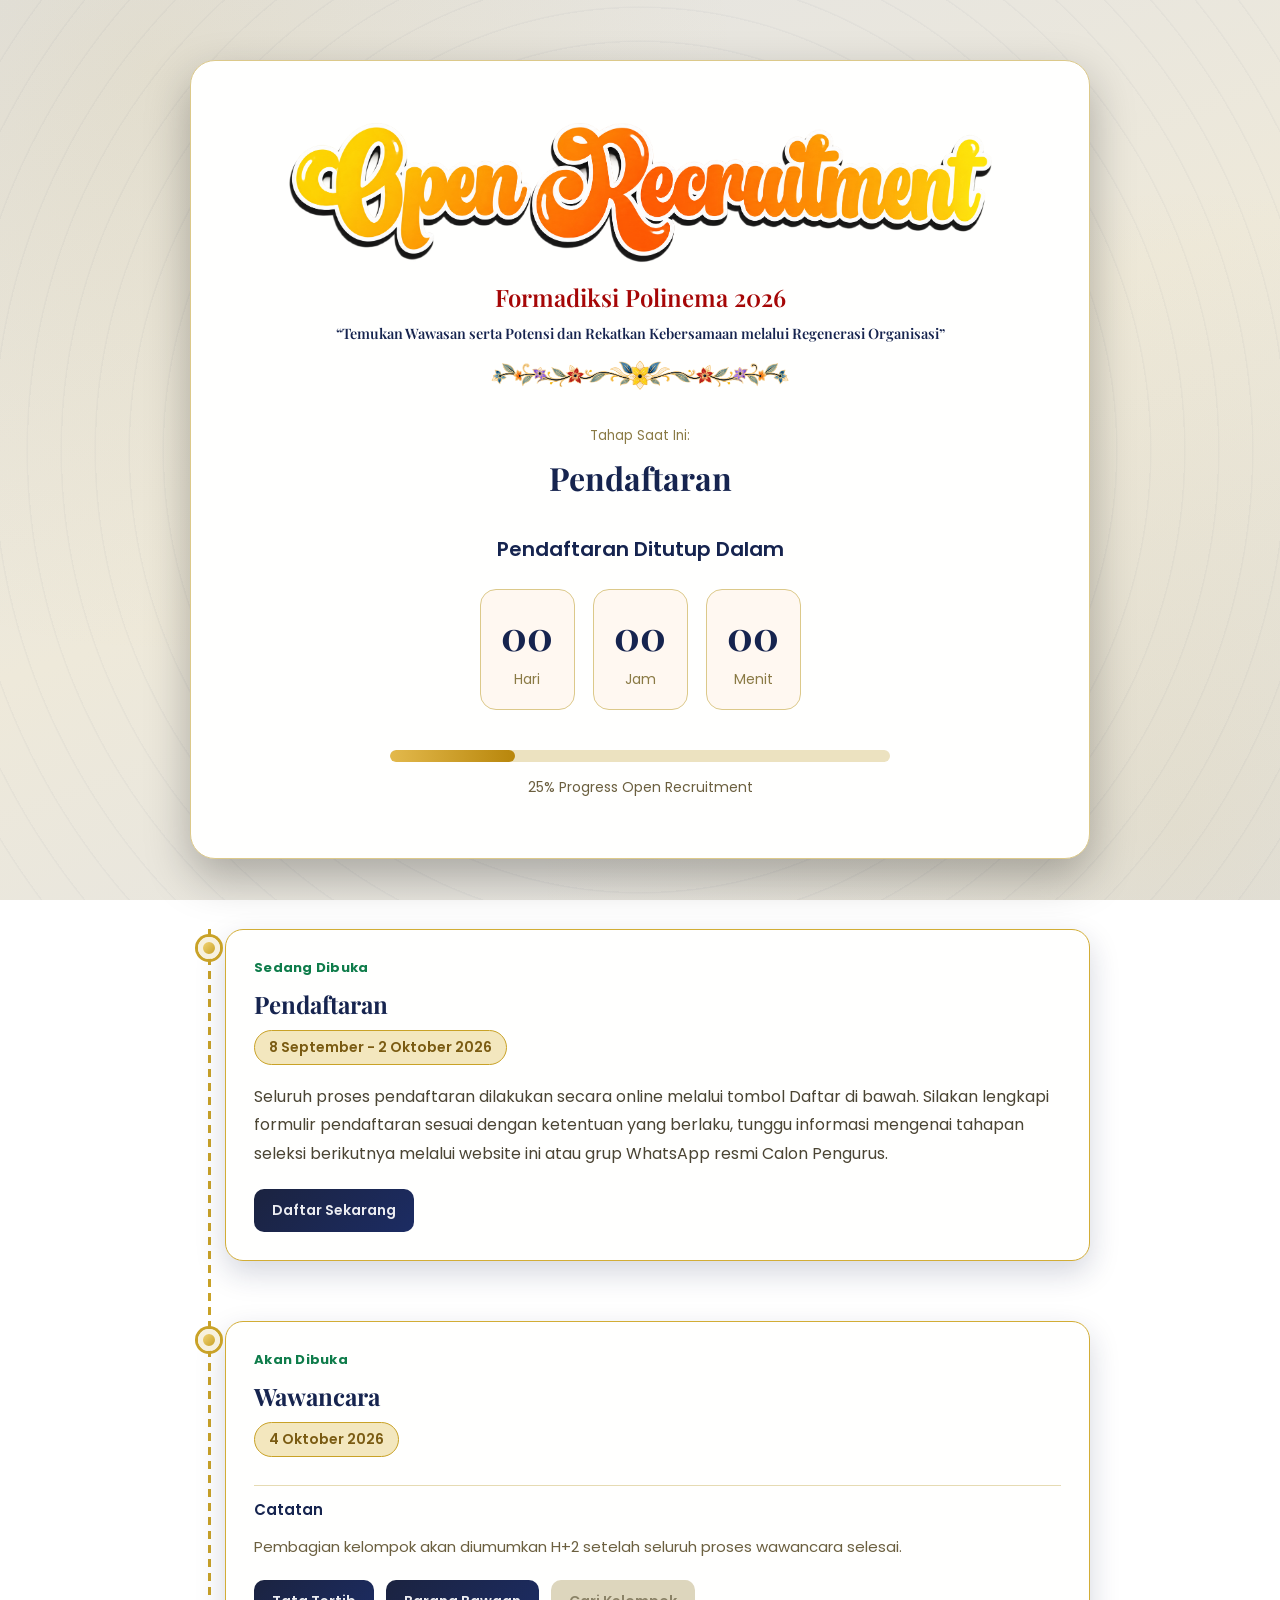
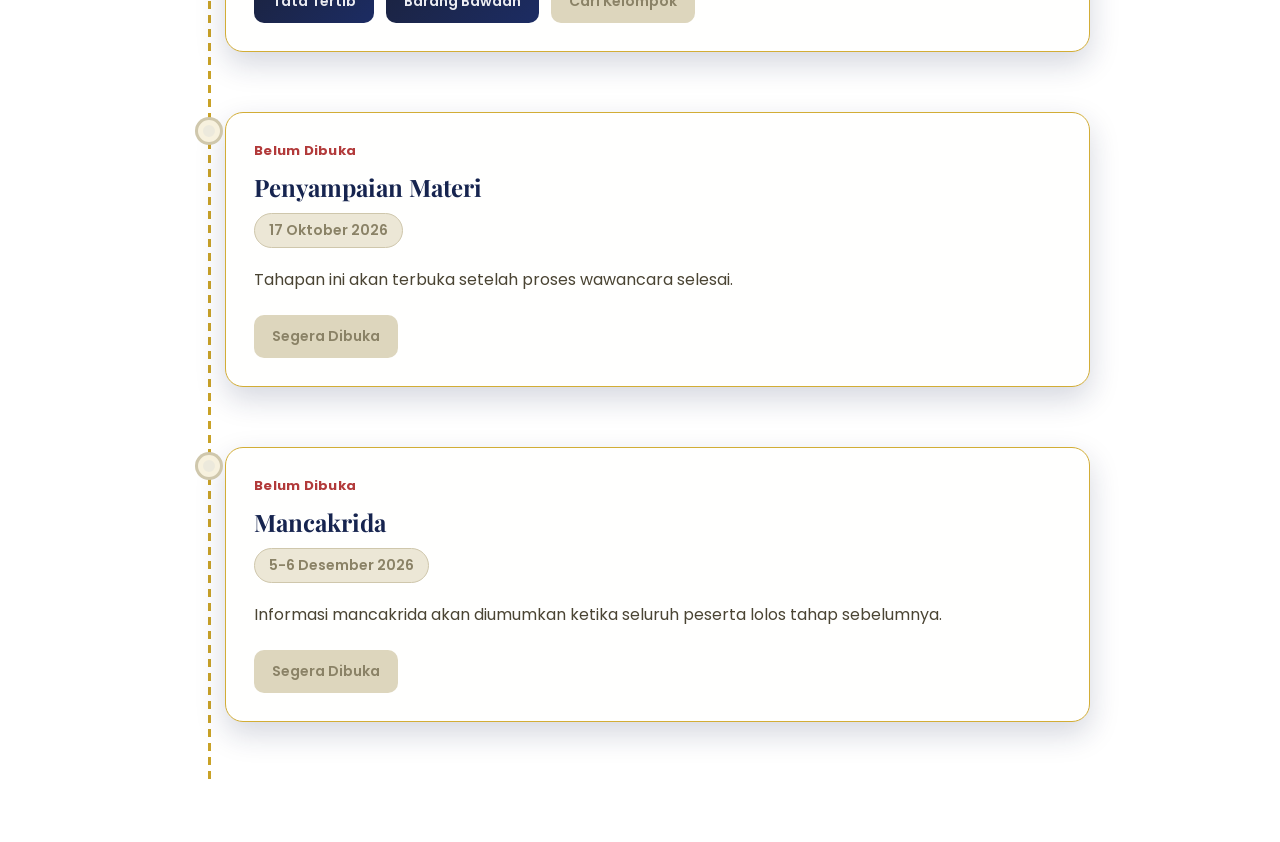
==== commit 5a5d841a: "apaA" ====
--- a/index.html
+++ b/index.html
@@ -148,13 +148,13 @@
 
             <!-- wawancara -->
 
-            <div class="item locked">
+            <div class="item">
 
                 <div class="dot"></div>
 
                 <div class="card">
 
-                    <div class="status closed">
+                    <div class="status open">
                         Akan Dibuka
                     </div>
 
@@ -196,7 +196,7 @@
                             </div>
 
                         </div>
-
+ -->
                         <div class="note-section">
 
                             <div class="note-title">
@@ -207,7 +207,7 @@
                                 Pembagian kelompok akan diumumkan H+2 setelah seluruh proses wawancara selesai.
                             </div>
 
-                        </div> -->
+                        </div>
                     
 
                     </div> 
@@ -218,10 +218,10 @@
                             Segera Dibuka
                         </a> -->
 
-                        <a href="wawancara/tatib.html" class="button lock">
+                        <a href="wawancara/tatib.html" class="button">
                             Tata Tertib
                         </a>
-                        <a href="wawancara/barangbawaan.html" class="button lock">
+                        <a href="wawancara/barangbawaan.html" class="button">
                             Barang Bawaan
                         </a>
 
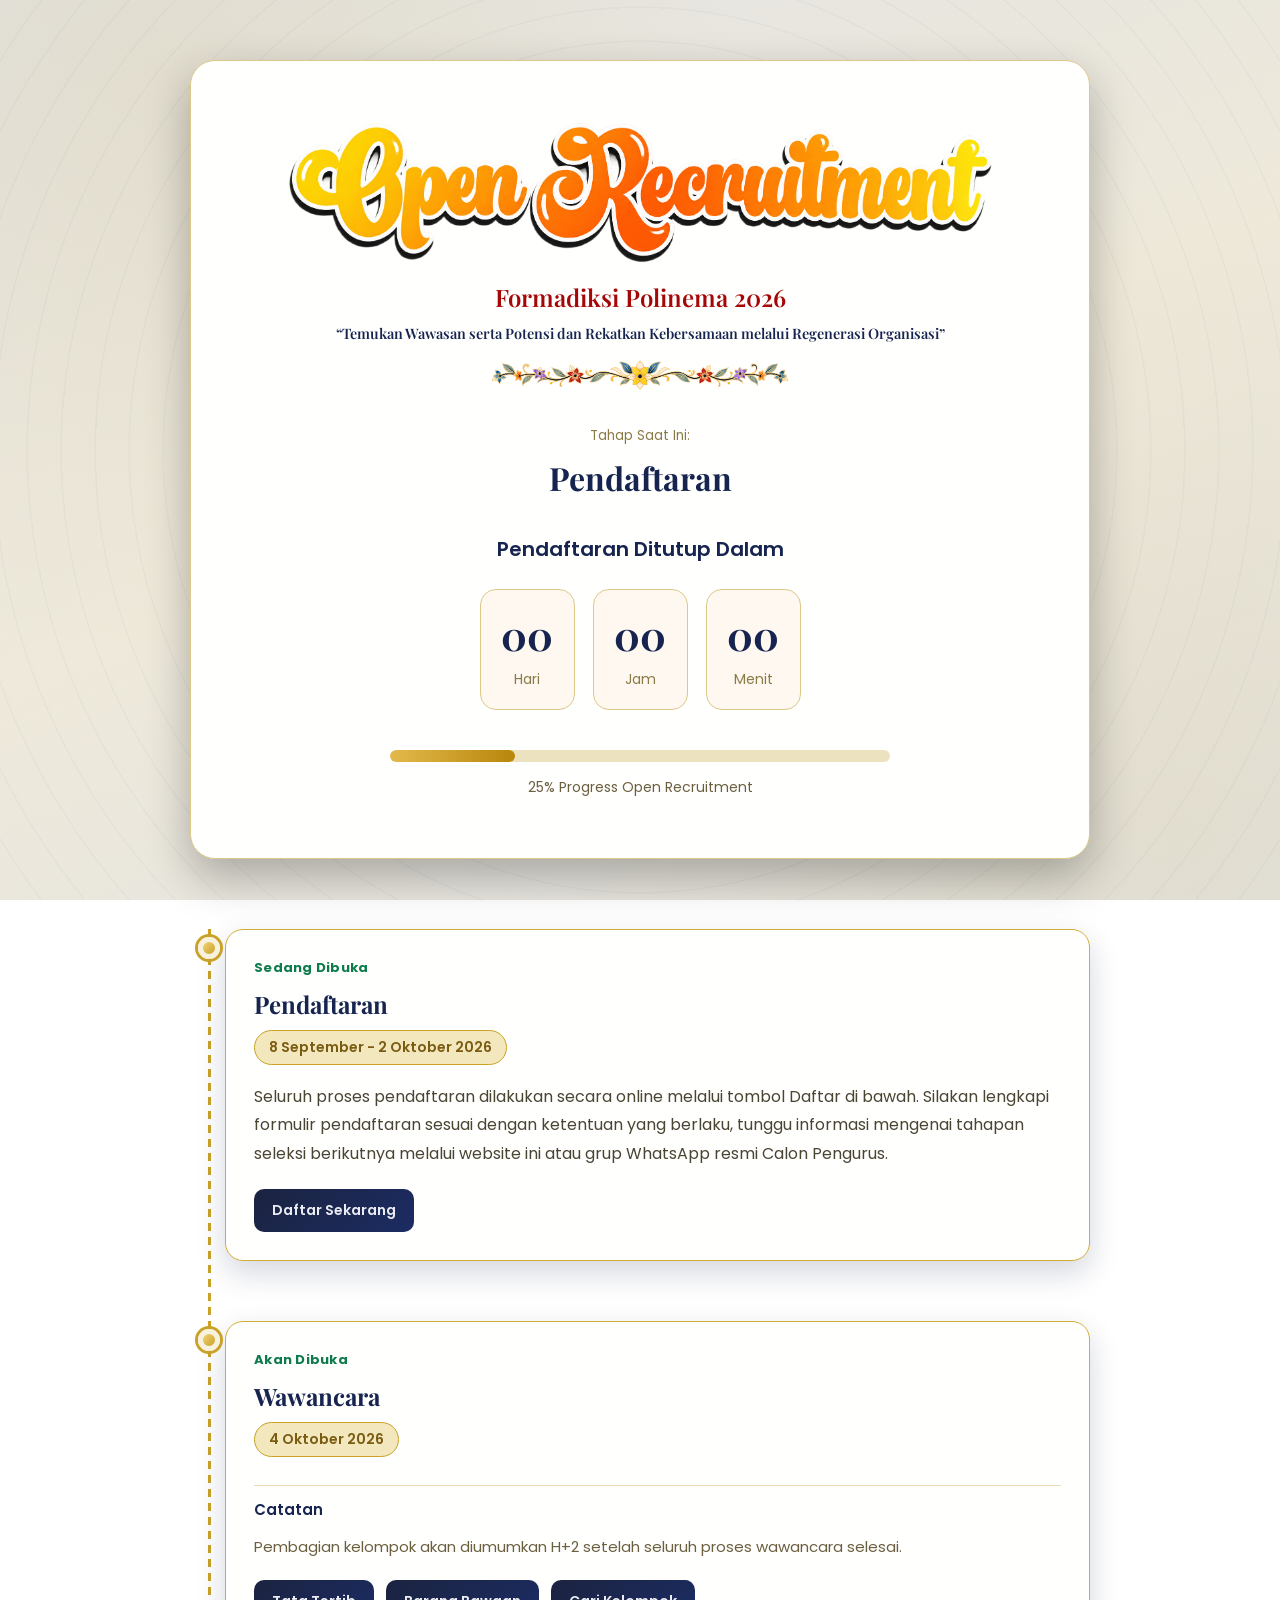
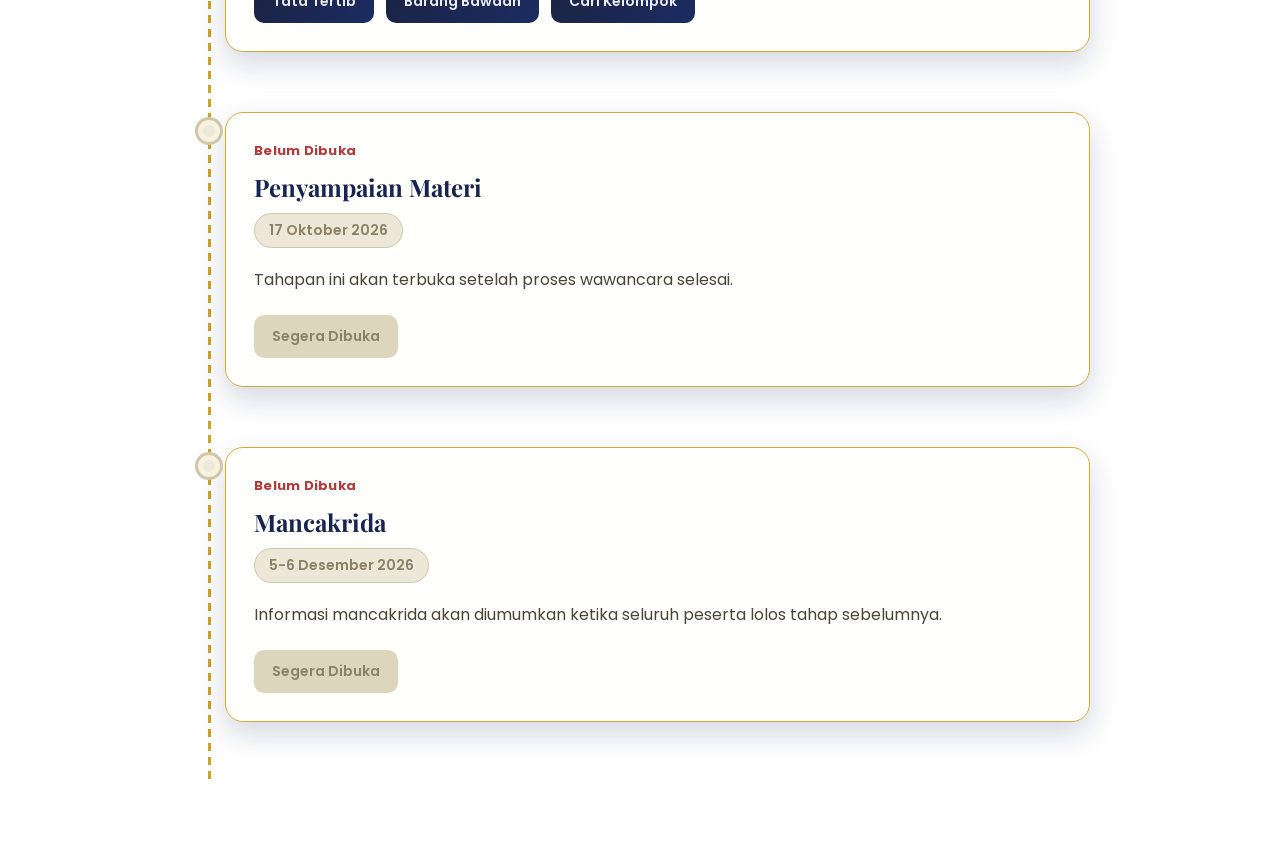
==== commit 5f86aef6: "apaAaaaaa" ====
--- a/index.html
+++ b/index.html
@@ -229,7 +229,7 @@
                         <a href="wawancara/tugas.html" class="button lock">
                             Penugasan
                         </a> -->
-                        <a href="wawancara/carikelompok.html" class="button lock">
+                        <a href="wawancara/carikelompok.html" class="button">
                             Cari Kelompok
                         </a>
 
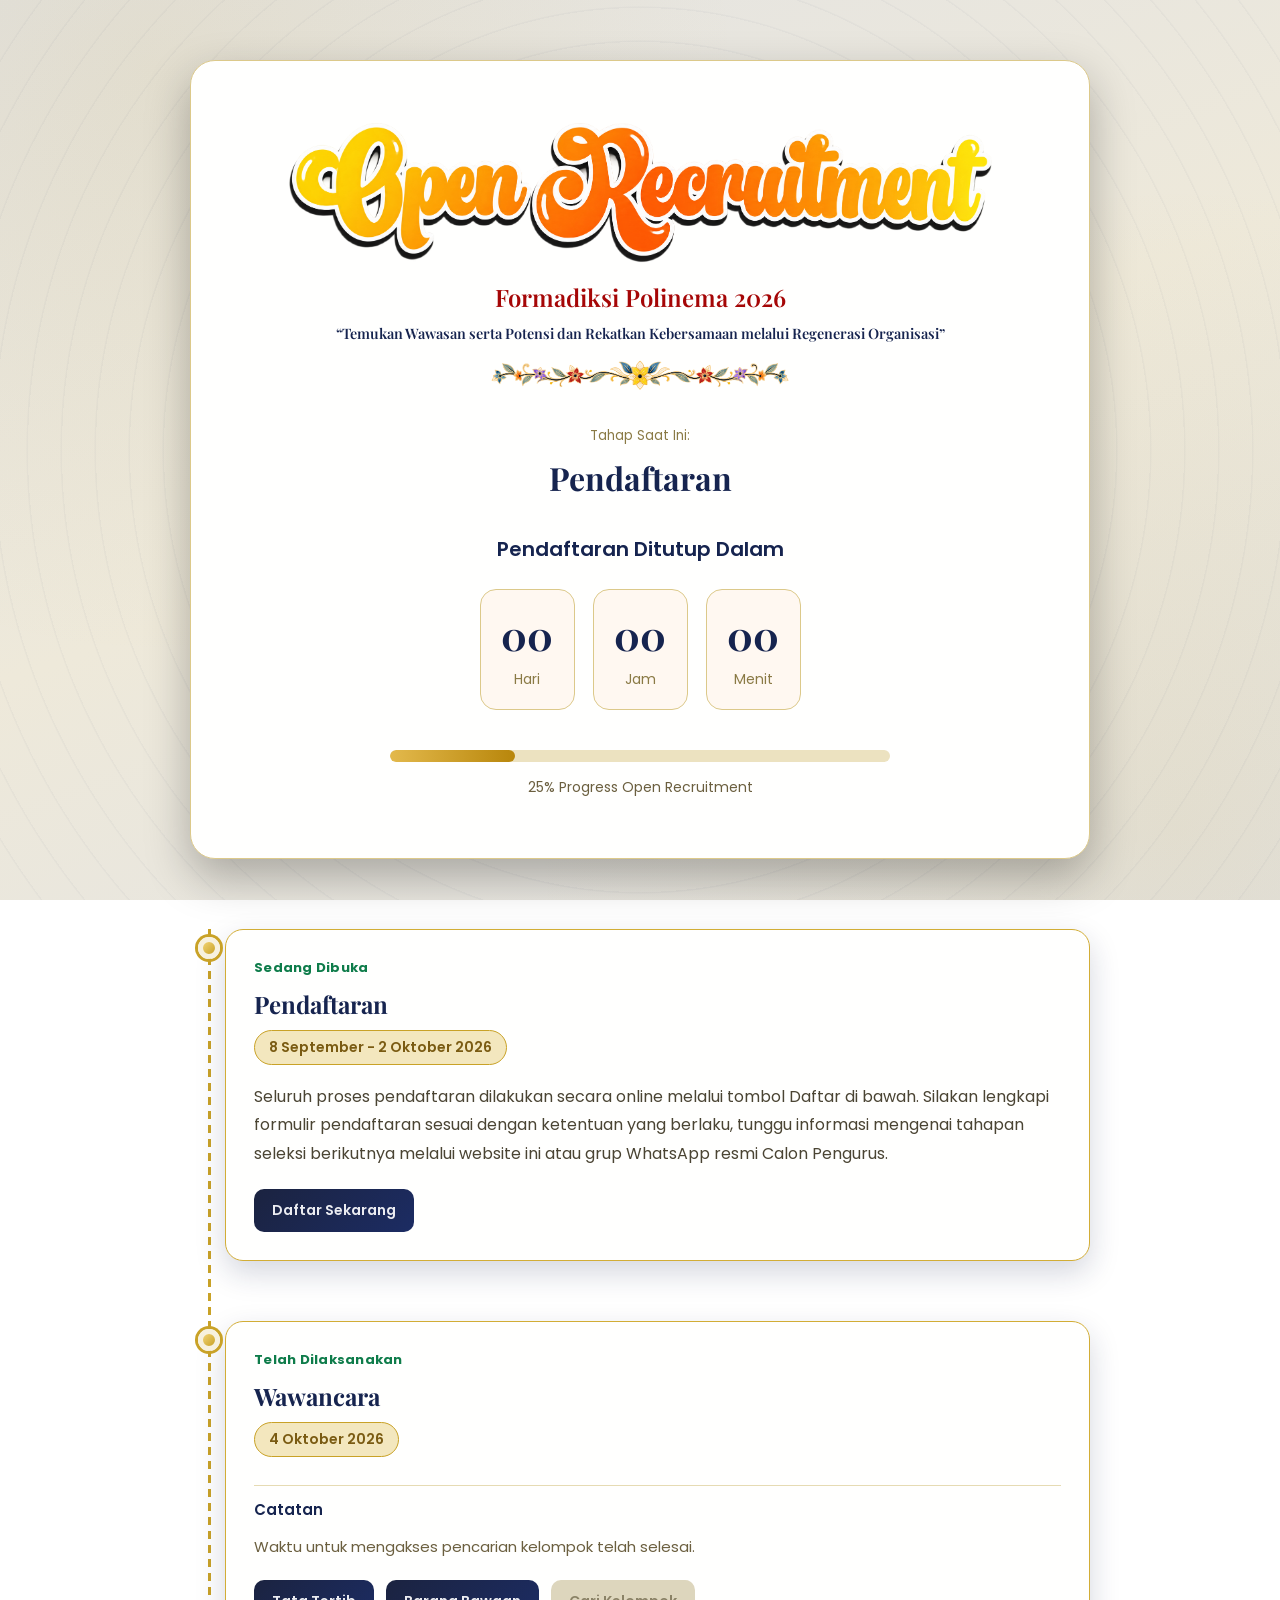
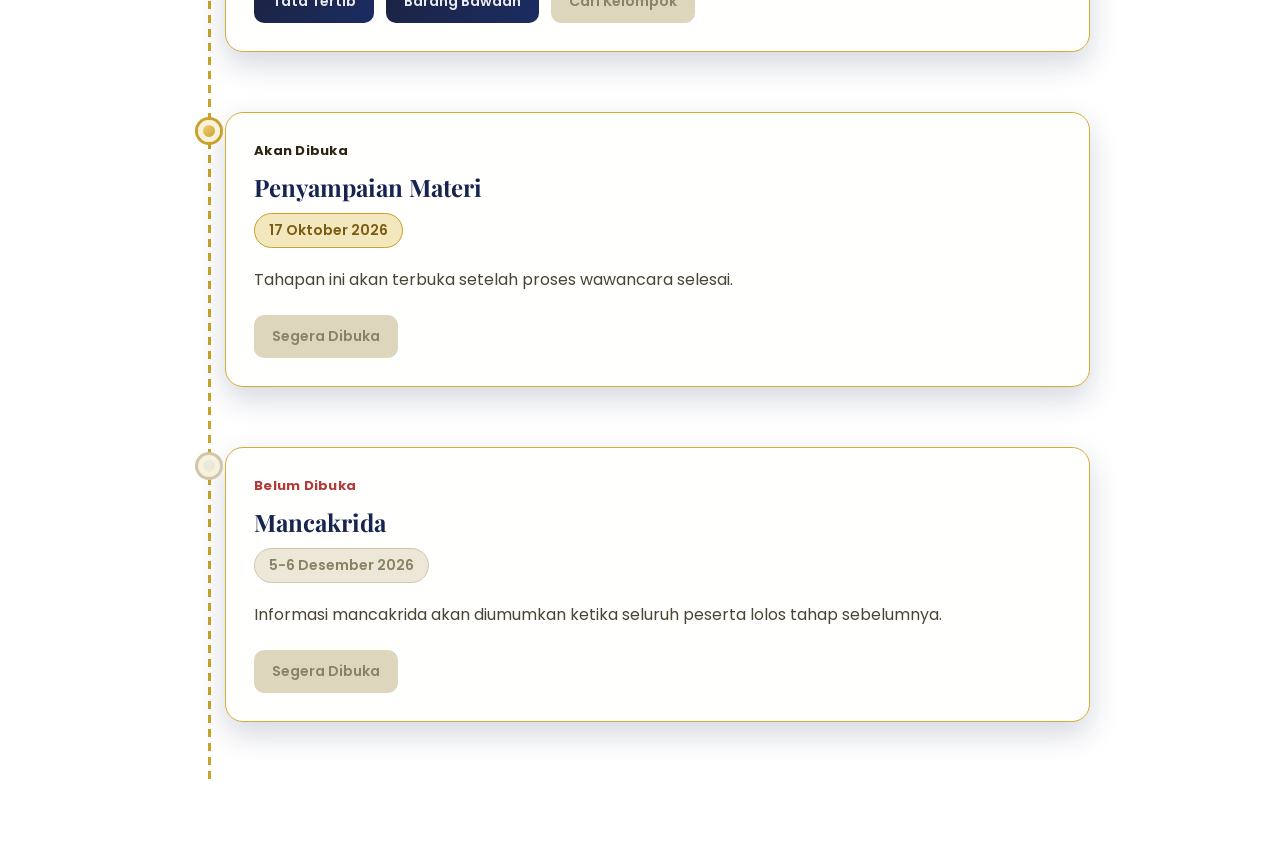
==== commit d6db250c: "iwgfus" ====
--- a/index.html
+++ b/index.html
@@ -155,7 +155,7 @@
                 <div class="card">
 
                     <div class="status open">
-                        Akan Dibuka
+                        Telah Dilaksanakan
                     </div>
 
                     <div class="title">
@@ -204,7 +204,7 @@
                             </div>
 
                             <div class="note-text">
-                                Pembagian kelompok akan diumumkan H+2 setelah seluruh proses wawancara selesai.
+                                Waktu untuk mengakses pencarian kelompok telah selesai.
                             </div>
 
                         </div>
@@ -229,7 +229,7 @@
                         <a href="wawancara/tugas.html" class="button lock">
                             Penugasan
                         </a> -->
-                        <a href="wawancara/carikelompok.html" class="button">
+                        <a href="wawancara/carikelompok.html" class="button lock">
                             Cari Kelompok
                         </a>
 
@@ -322,7 +322,45 @@
 
             <!-- Materi -->
 
-            <div class="item  locked">
+            <div class="item ">
+
+                <div class="dot"></div>
+
+                <div class="card">
+
+                    <div class="status Open">
+                        Akan Dibuka
+                    </div>
+
+                    <div class="title">
+                        Penyampaian Materi
+                    </div>
+
+                    <div class="date">
+                        17 Oktober 2026
+                    </div>
+
+                    <div class="desc">
+
+                        Tahapan ini akan terbuka setelah proses wawancara selesai.
+
+                    </div>
+
+                    <div class="buttons">
+
+                        <a class="button lock">
+                            Segera Dibuka
+                        </a>
+
+                    </div>
+
+                </div>
+
+            </div>
+
+            <!-- Mancakrida -->
+
+            <div class="item locked">
 
                 <div class="dot"></div>
 
@@ -333,16 +371,16 @@
                     </div>
 
                     <div class="title">
-                        Penyampaian Materi
+                        Mancakrida
                     </div>
 
                     <div class="date">
-                        17 Oktober 2026
+                        5-6 Desember 2026
                     </div>
 
                     <div class="desc">
 
-                        Tahapan ini akan terbuka setelah proses wawancara selesai.
+                        Informasi mancakrida akan diumumkan ketika seluruh peserta lolos tahap sebelumnya.
 
                     </div>
 
@@ -358,44 +396,6 @@
 
             </div>
 
-            <!-- Mancakrida -->
-
-            <div class="item locked">
-
-                <div class="dot"></div>
-
-                <div class="card">
-
-                    <div class="status closed">
-                        Belum Dibuka
-                    </div>
-
-                    <div class="title">
-                        Mancakrida
-                    </div>
-
-                    <div class="date">
-                        5-6 Desember 2026
-                    </div>
-
-                    <div class="desc">
-
-                        Informasi mancakrida akan diumumkan ketika seluruh peserta lolos tahap sebelumnya.
-
-                    </div>
-
-                    <div class="buttons">
-
-                        <a class="button lock">
-                            Segera Dibuka
-                        </a>
-
-                    </div>
-
-                </div>
-
-            </div>
-
         </div>
 
     </div>
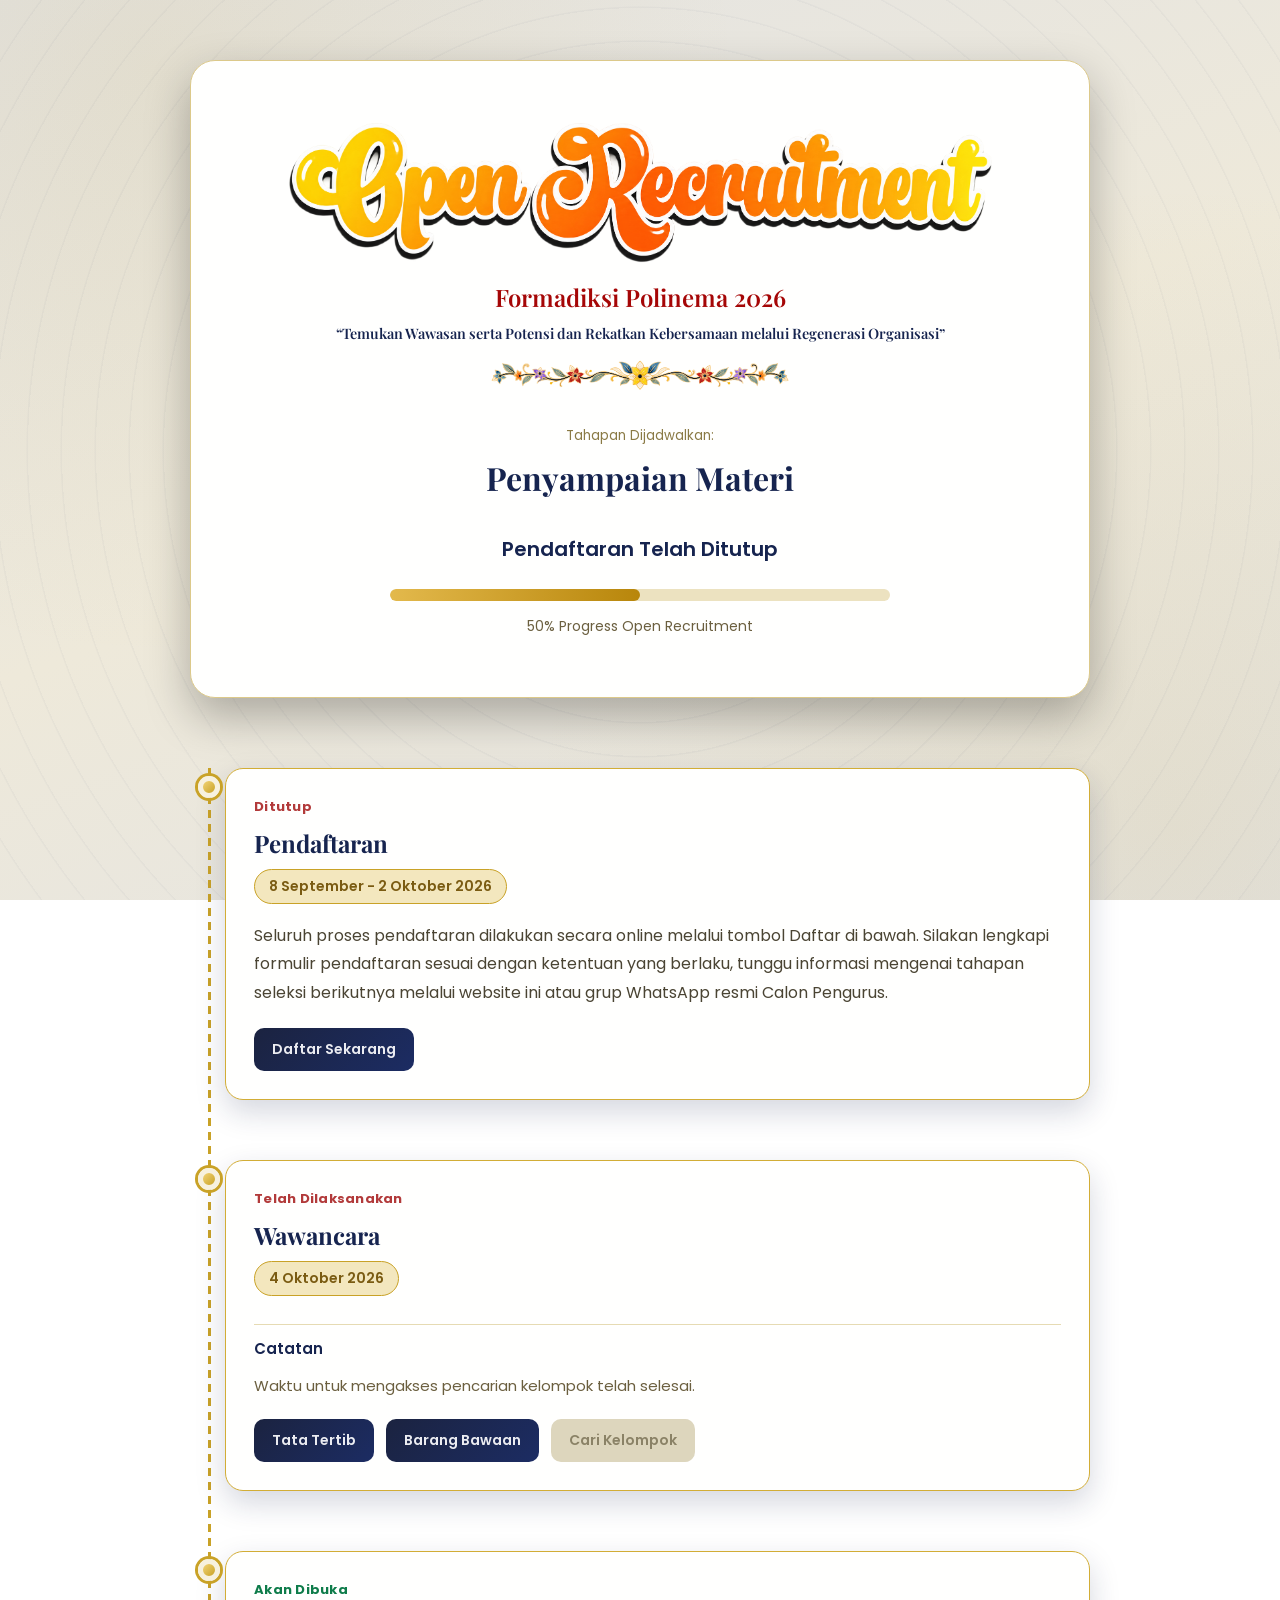
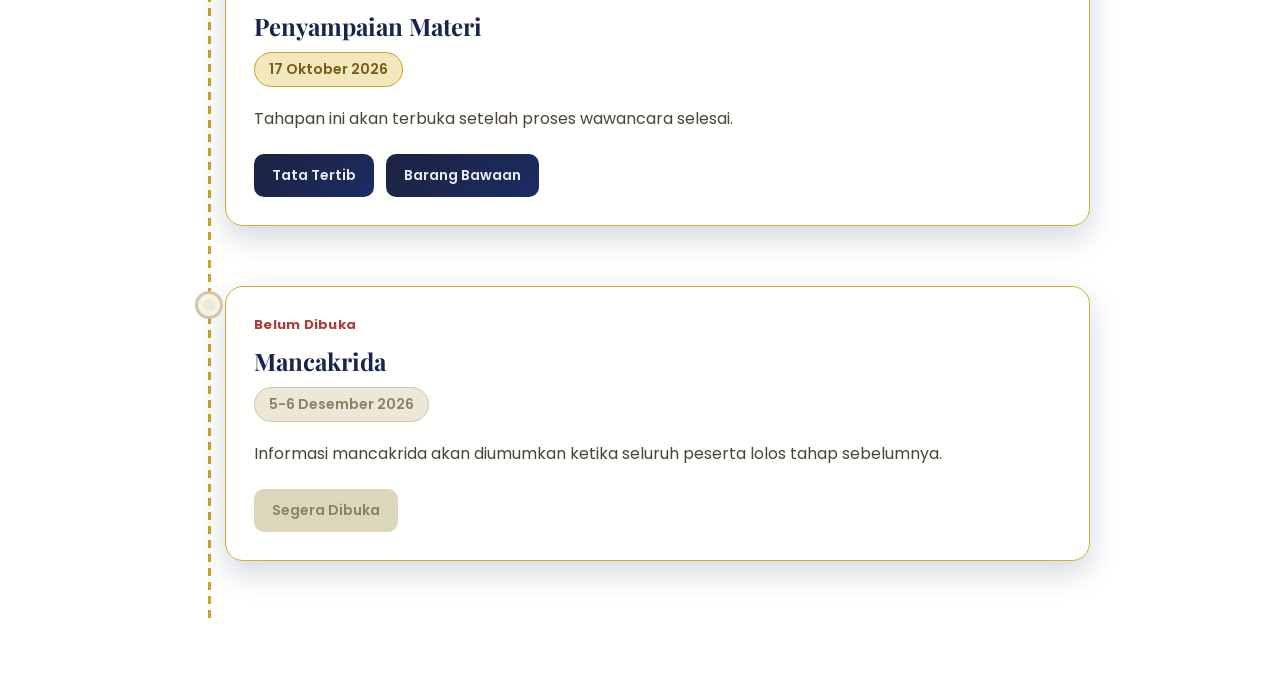
==== commit c4b29fe9: "iwgfusaksa" ====
--- a/index.html
+++ b/index.html
@@ -57,35 +57,16 @@
 
             <div class="current-stage">
 
-                <small>Tahap Saat Ini:</small>
-
-                <h2>Pendaftaran</h2>
+                <small>Tahapan Dijadwalkan:</small>
+
+                <h2>Penyampaian Materi</h2>
 
             </div>
 
             <div class="countdown-title">
-                Pendaftaran Ditutup Dalam
-            </div>
-
-            <div class="countdown">
-
-                <div class="time-box">
-                    <h2 id="days">00</h2>
-                    <span>Hari</span>
-                </div>
-
-                <div class="time-box">
-                    <h2 id="hours">00</h2>
-                    <span>Jam</span>
-                </div>
-
-                <div class="time-box">
-                    <h2 id="minutes">00</h2>
-                    <span>Menit</span>
-                </div>
-
-
-            </div>
+                Pendaftaran Telah Ditutup 
+            </div>
+
 
             <div class="progress-section">
 
@@ -95,7 +76,7 @@
 
                 </div>
 
-                <p>25% Progress Open Recruitment</p>
+                <p>50% Progress Open Recruitment</p>
 
             </div>
 
@@ -111,8 +92,8 @@
 
                 <div class="card">
 
-                    <div class="status open">
-                        Sedang Dibuka
+                    <div class="status closed">
+                        Ditutup
                     </div>
 
                     <div class="title">
@@ -154,7 +135,7 @@
 
                 <div class="card">
 
-                    <div class="status open">
+                    <div class="status closed">
                         Telah Dilaksanakan
                     </div>
 
@@ -322,13 +303,13 @@
 
             <!-- Materi -->
 
-            <div class="item ">
-
-                <div class="dot"></div>
-
-                <div class="card">
-
-                    <div class="status Open">
+            <div class="item">
+
+                <div class="dot"></div>
+
+                <div class="card">
+
+                    <div class="status open">
                         Akan Dibuka
                     </div>
 
@@ -343,6 +324,46 @@
                     <div class="desc">
 
                         Tahapan ini akan terbuka setelah proses wawancara selesai.
+
+                    </div>
+
+                    <div class="buttons">
+
+                        <a href="pm/tata-tertib.html" class="button">
+                            Tata Tertib
+                        </a>
+                        <a href="pm/barang-bawaan.html" class="button">
+                            Barang Bawaan
+                        </a>
+                    </div>
+
+                </div>
+
+            </div>
+
+            <!-- Mancakrida -->
+
+            <div class="item locked">
+
+                <div class="dot"></div>
+
+                <div class="card">
+
+                    <div class="status closed">
+                        Belum Dibuka
+                    </div>
+
+                    <div class="title">
+                        Mancakrida
+                    </div>
+
+                    <div class="date">
+                        5-6 Desember 2026
+                    </div>
+
+                    <div class="desc">
+
+                        Informasi mancakrida akan diumumkan ketika seluruh peserta lolos tahap sebelumnya.
 
                     </div>
 
@@ -358,44 +379,6 @@
 
             </div>
 
-            <!-- Mancakrida -->
-
-            <div class="item locked">
-
-                <div class="dot"></div>
-
-                <div class="card">
-
-                    <div class="status closed">
-                        Belum Dibuka
-                    </div>
-
-                    <div class="title">
-                        Mancakrida
-                    </div>
-
-                    <div class="date">
-                        5-6 Desember 2026
-                    </div>
-
-                    <div class="desc">
-
-                        Informasi mancakrida akan diumumkan ketika seluruh peserta lolos tahap sebelumnya.
-
-                    </div>
-
-                    <div class="buttons">
-
-                        <a class="button lock">
-                            Segera Dibuka
-                        </a>
-
-                    </div>
-
-                </div>
-
-            </div>
-
         </div>
 
     </div>
--- a/style.css
+++ b/style.css
@@ -194,7 +194,7 @@
 
 .progress-fill {
     height: 100%;
-    width: 25%;
+    width: 50%;
     background: linear-gradient(90deg, #E3B94C 0%, #B8860B 100%);
     border-radius: 100px;
     animation: load 1s ease;
@@ -206,7 +206,7 @@
     }
 
     to {
-        width: 25%;
+        width: 50%;
     }
 }
 
